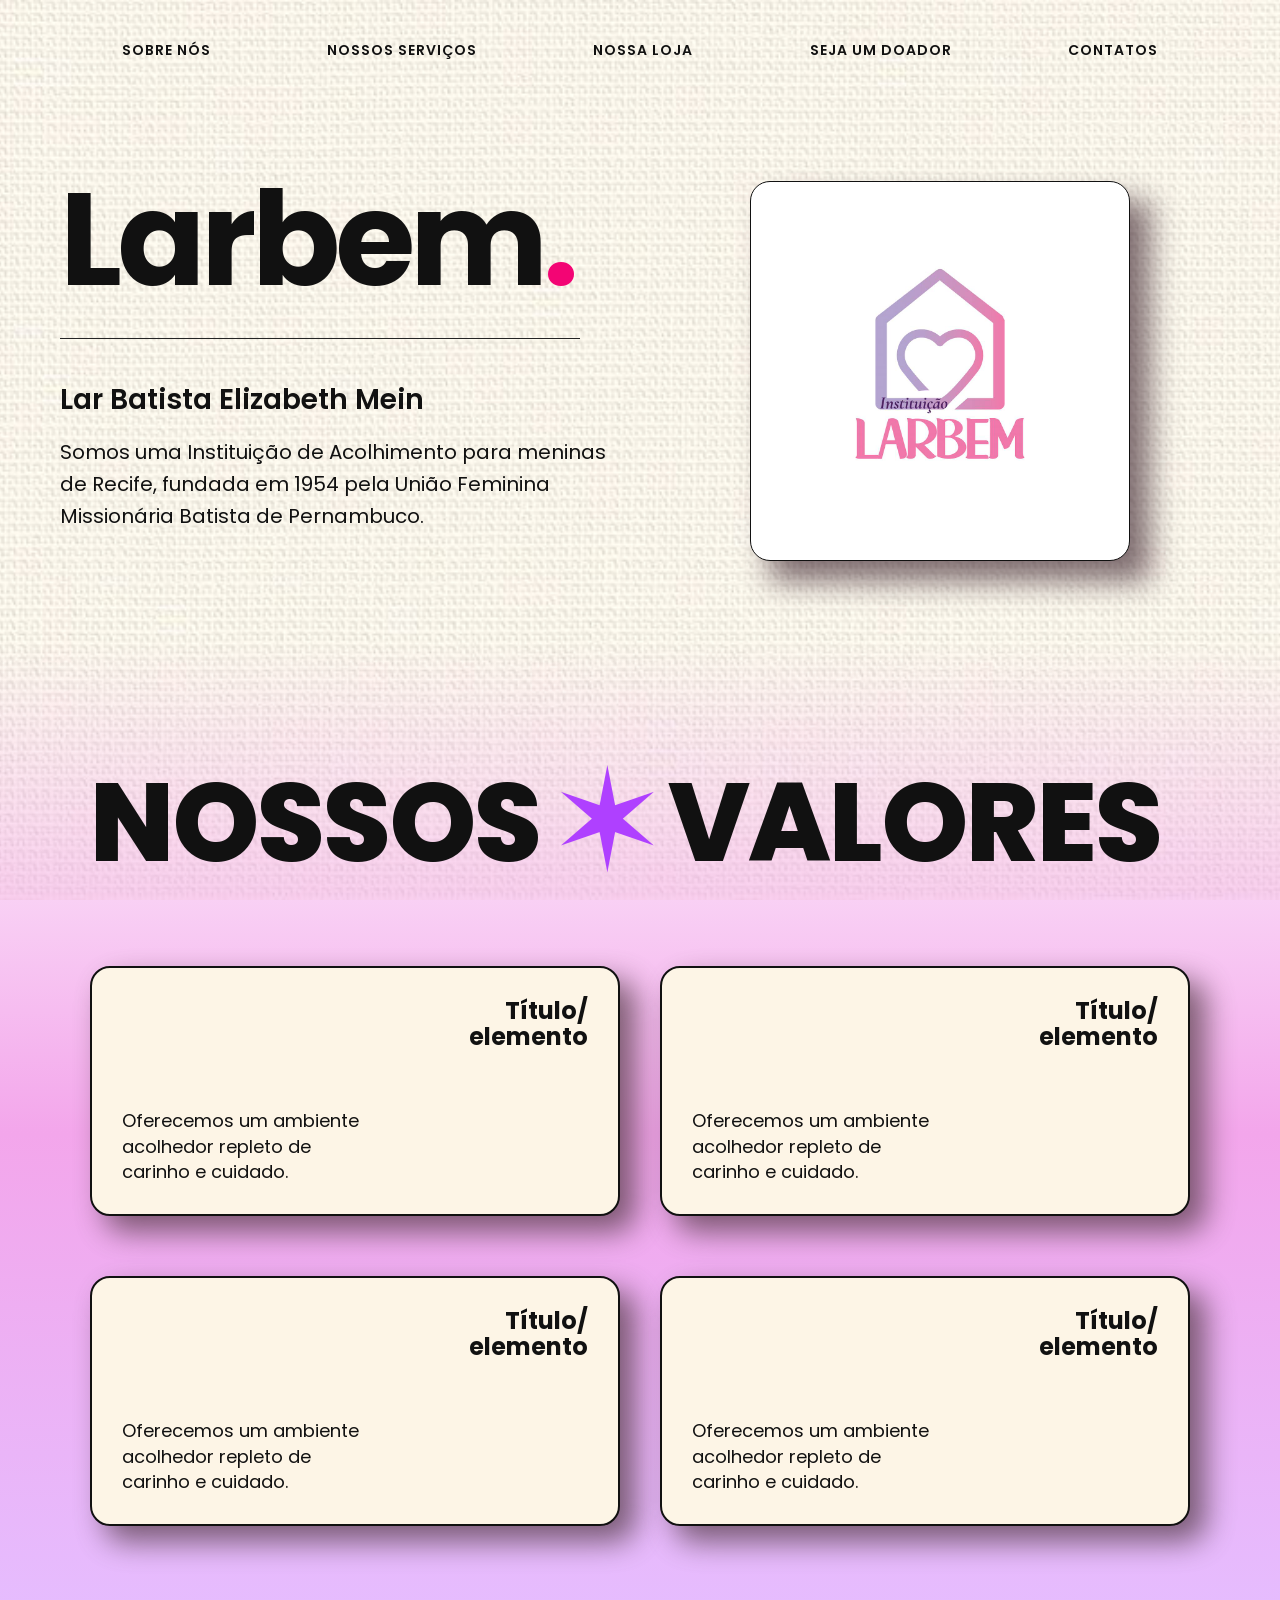
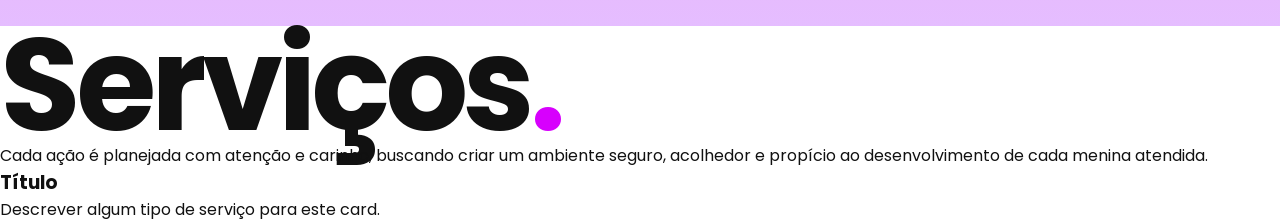
==== LarBem/Site/index.html @ e13e9d66 "add arquivos iniciais" ====
<!DOCTYPE html>
<html lang="pt-br">
<head>
  <meta charset="UTF-8">
  <meta name="viewport" content="width=device-width, initial-scale=1.0">
  <title>LARBEM</title>

  <link rel="preconnect" href="https://fonts.googleapis.com">
  <link rel="preconnect" href="https://fonts.gstatic.com" crossorigin>
  <link href="https://fonts.googleapis.com/css2?family=Poppins:wght@300;400;500;600;700&display=swap" rel="stylesheet">
  <link rel="stylesheet" href="style.css">


</head>
<body>

<header> <!-- ----- CABEÇALHO INICIAL ------------->
  <nav class="nav">
    <a href="#">Sobre Nós</a>
    <a href="#">Nossos Serviços</a>
    <a href="#">Nossa Loja</a>
    <a href="#">Seja um doador</a>
    <a href="#">Contatos</a>
  </nav>
</header> <!-- FIM DA PARTE DO CABEÇALHO INICIAL -->

<main class="container"> <!-- ------ INICIO DA PRIMEIRA SEÇÃO DO SITE  ------- -->
  <section class="hero-left">
    <h1 class="logo-text">Larbem<span>.</span></h1>

    <div class="linha"></div>

    <h2 class="titulo">Lar Batista Elizabeth Mein</h2>

    <p class="descricao">
      Somos uma Instituição de Acolhimento para meninas de Recife, fundada em 1954
      pela União Feminina Missionária Batista de Pernambuco.
    </p>
    <!-- <button>VEJA MUITO MAIS!</button> QUERO POR UM BOTAO AQUI, mas ele é so decorativo da seção mesmo -->
    
  </section>

  <section class="hero-right">
    <div class="card">
      <div class="card-bg"></div>               
      <div class="card-content">
        <img src="imagens/logo.jpg" alt="">
      </div>
    </div>
  </section>
</main>     <!-- ------ FIM DA PRIMEIRA SEÇÃO DO SITE  ------- -->

<!-- =============================================================================================== -->

<section class="valores-section">  <!-- ------ INICIO DA SEGUNDA SEÇÃO DO SITE  ------- -->
  <h2 class="valores-titulo">NOSSOS <span>✶</span> VALORES</h2>

  <div class="valores-grid"> <!-- ---------- INICIO DA PARTE DOS CARDS COM OS VALORES -------->

    <!-- Card 1 --> <!-- REPETIR!!!! o código d baixo para os outros 3 cards -->
    <div class="valor-card">
      <div class="valor-bg"></div>
      <div class="valor-content">
        <h3>Título/<br>elemento</h3>
        <p>Oferecemos um ambiente acolhedor repleto de carinho e cuidado.</p>
      </div>
    </div>

    <div class="valor-card">
      <div class="valor-bg"></div>
      <div class="valor-content">
        <h3>Título/<br>elemento</h3>
        <p>Oferecemos um ambiente acolhedor repleto de carinho e cuidado.</p>
      </div>
    </div>

    <div class="valor-card">
      <div class="valor-bg"></div>
      <div class="valor-content">
        <h3>Título/<br>elemento</h3>
        <p>Oferecemos um ambiente acolhedor repleto de carinho e cuidado.</p>
      </div>
    </div>

    <div class="valor-card">
      <div class="valor-bg"></div>
      <div class="valor-content">
        <h3>Título/<br>elemento</h3>
        <p>Oferecemos um ambiente acolhedor repleto de carinho e cuidado.</p>

      </div>
    </div>
  </div>    <!-- FIM DA PARTE DOS CARDS COM OS VALORES -->


</section>      <!-- ------ FIM DA SEGUNDA SEÇÃO DO SITE  ------- -->

<!-- =============================================================================================== -->

<main>
  <section class="terceira-secao">
    <h1 class="TITULO-terceira-sec">Serviços<span>.</span></h1>
    <p>Cada ação é planejada com atenção e carinho, buscando criar 
      um ambiente seguro, acolhedor e propício ao desenvolvimento 
      de cada menina atendida.
    </p>

    <div class="servico-card">
      <div class="servico-bg"></div>
      <div class="servico-content">
        <h3>Título</h3>
        <p>Descrever algum tipo de serviço para este card.</p>
      </div>
    </div>


  </section>


</main>


</body>
</html>
---- LarBem/Site/style.css ----
* {
  margin: 0;
  padding: 0;
  box-sizing: border-box;
}

body {
  font-family: "Poppins", sans-serif;
  background: url('imagens/fundo5.jpg') no-repeat center center fixed; 
  background-size: cover; /* Faz a imagem cobrir a tela inteira sem esticar errado */
  color: #111;
}

/* NAV */

.nav {
  width: 100%;             
  background-color: transparent;
  padding: 40px 5%;       /* Ajuste do espaço no topo */
  display: flex;
  justify-content: space-around; 
  align-items: center;
  text-transform: uppercase;
  font-size: 14px;
  font-weight: 550;        
  letter-spacing: 1px;
}


.nav a {
  text-decoration: none;
  color: #111;
  white-space: nowrap;
  transition: color 0.2s ease; /* 0.2 segundos de suavidade */
}

.nav a:hover {
  color: #ff3091;          /* Cor rosa ao passar o mouse */
}


/* MAIN */
.container {
  max-width: 1400px; /* ocupar a tela */
  margin: 80px auto;
  display: flex;
  justify-content: space-between;
  padding: 0 60px;
  gap: 40px; 
}


/* TEXTO */
.hero-left {
  flex: 1;
}

.logo-text span {
  color: #f30574;
}

.logo-text {
  font-size: 130px; /* Bem grande kjasjksjksjak */
  line-height: 0.9;
  letter-spacing: -5px;
}

.linha {
  width: 520px;     /* linha maiorzinha */
  height: 0.5px;      /* fininha */
  background: #242424;
  margin: 40px 0;   /* respiro */
}

.titulo {
  font-size: 28px;
  font-weight: 600;
  margin-bottom: 15px;
}

.descricao {
  max-width: 4500px;
  font-size: 20px;
  line-height: 1.6;
}


/* CARD */
.hero-right {
  flex: 1;
  display: flex;
  justify-content: center;
}

/* CARD */

.card {
  position: relative;
  width: 380px; 
  height: 380px;
  flex-shrink: 0;
  animation: flutuar 3s ease-in-out infinite; 
}


.card-bg {
  position: absolute;
  bottom: -20px;  
  right: -20px;   
  width: 100%;
  height: 100%;
  background: #4b333c;
  filter: blur(15px); /*EMBAÇADO */
  opacity: 0.7;        /* Deixa a sombra um pouco mais suave/transparente */
  z-index: -1;        /* Garante que fique atrás do card branco */
}


.card-content {
  border-radius: 20px 20px 20px 20PX; /*colocando um arredondamento suave*/
  position: relative;
  width: 100%;
  height: 100%;
  background: #fff;
  border: 0.5px solid #111; /* Borda um pouco mais grossa */
  display: flex;
  align-items: center;
  justify-content: center;
  padding: 40px; /* Mais espaço interno para o logo respirar */
}


.card-content img {
  max-width: 100%;
  width: 650px;
  height: auto;
}


/* Define o movimento de subir e descer */
@keyframes flutuar {
  0% {
    transform: translateY(0); /* Posição inicial */
  }
  50% {
    transform: translateY(-20px); /* Sobe 20 pixels */
  }
  100% {
    transform: translateY(0); /* Volta ao início */
  }
}

/* ======================================================================================================= */

/* ------------ SEÇÃO VALORES ---------------- */
.valores-titulo span {
  color: #af40ff;
}

.valores-section {
  width: 100%;
  padding: 100px 60px;
  /* Degradê suave de fundo igual à imagem */
  background: linear-gradient(to bottom, transparent, #f3a6eb, #e5bdff);
  display: flex;
  flex-direction: column;
  align-items: center;
}

.valores-titulo {
  font-size: 110px;
  font-weight: 800;
  letter-spacing: -2px;
  margin-bottom: 60px;
  width: 100%;
  max-width: 1100px;
}

/* GRID DOS CARDS */
.valores-grid {
  display: grid;
  grid-template-columns: repeat(2, 1fr); /* 2 colunas */
  gap: 60px 40px; /* Espaço entre os cards */
  max-width: 1100px;
  width: 100%;
}

/* ESTILO DOS MINI CARDS */
.valor-card {
  transition: transform 0.3s ease, box-shadow 0.3s ease;
  position: relative;
  width: 100%;
  height: 250px;
}
.valor-card:hover{
  transform: translateY(-10px); /* Eleva o elemento em 10px */
  box-shadow: 0 10px 20px rgba(0,0,0,0.2); /* Adiciona sombra para efeito 3D */
}

.valor-bg {
  border-radius: 20px 20px 20px 20PX;
  position: absolute;
  top: 15px;
  left: 15px;
  width: 100%;
  height: 100%;
  background: #4b333c; /* Rosa sólido da sombra */

  filter: blur(15px); /*EMBAÇADO */
  opacity: 0.7;        /* Deixa a sombra um pouco mais suave/transparente */
  z-index: -1;        /* Garante que fique atrás do card branco */

  border: 2px solid #111;
  z-index: 1;
}

.valor-content {
  border-radius: 20px 20px 20px 20PX;
  position: relative;
  width: 100%;
  height: 100%;
  background: #fdf5e6; /* Cor bege clarinha do card */
  border: 2px solid #111;
  


  padding: 30px;
  z-index: 2;
  display: flex;
  flex-direction: column;
  justify-content: space-between;
}

.valor-content h3 {
  font-size: 24px;
  text-align: right; /* Alinhado à direita como na imagem */
  line-height: 1.1;
}

.valor-content p {
  font-size: 18px;
  line-height: 1.4;
  max-width: 250px;
}


/* ======================================================================================================= */

/* ------------ TERCEIRA SEÇÃO VALORES ---------------- */



.TITULO-terceira-sec span {
  color: #d700fd;
}

.TITULO-terceira-sec {
  font-size: 130px; /* Bem grande kjasjksjksjak */
  line-height: 0.9;
  letter-spacing: -5px;
}

/* EDIÇÃO DOS CARDS */
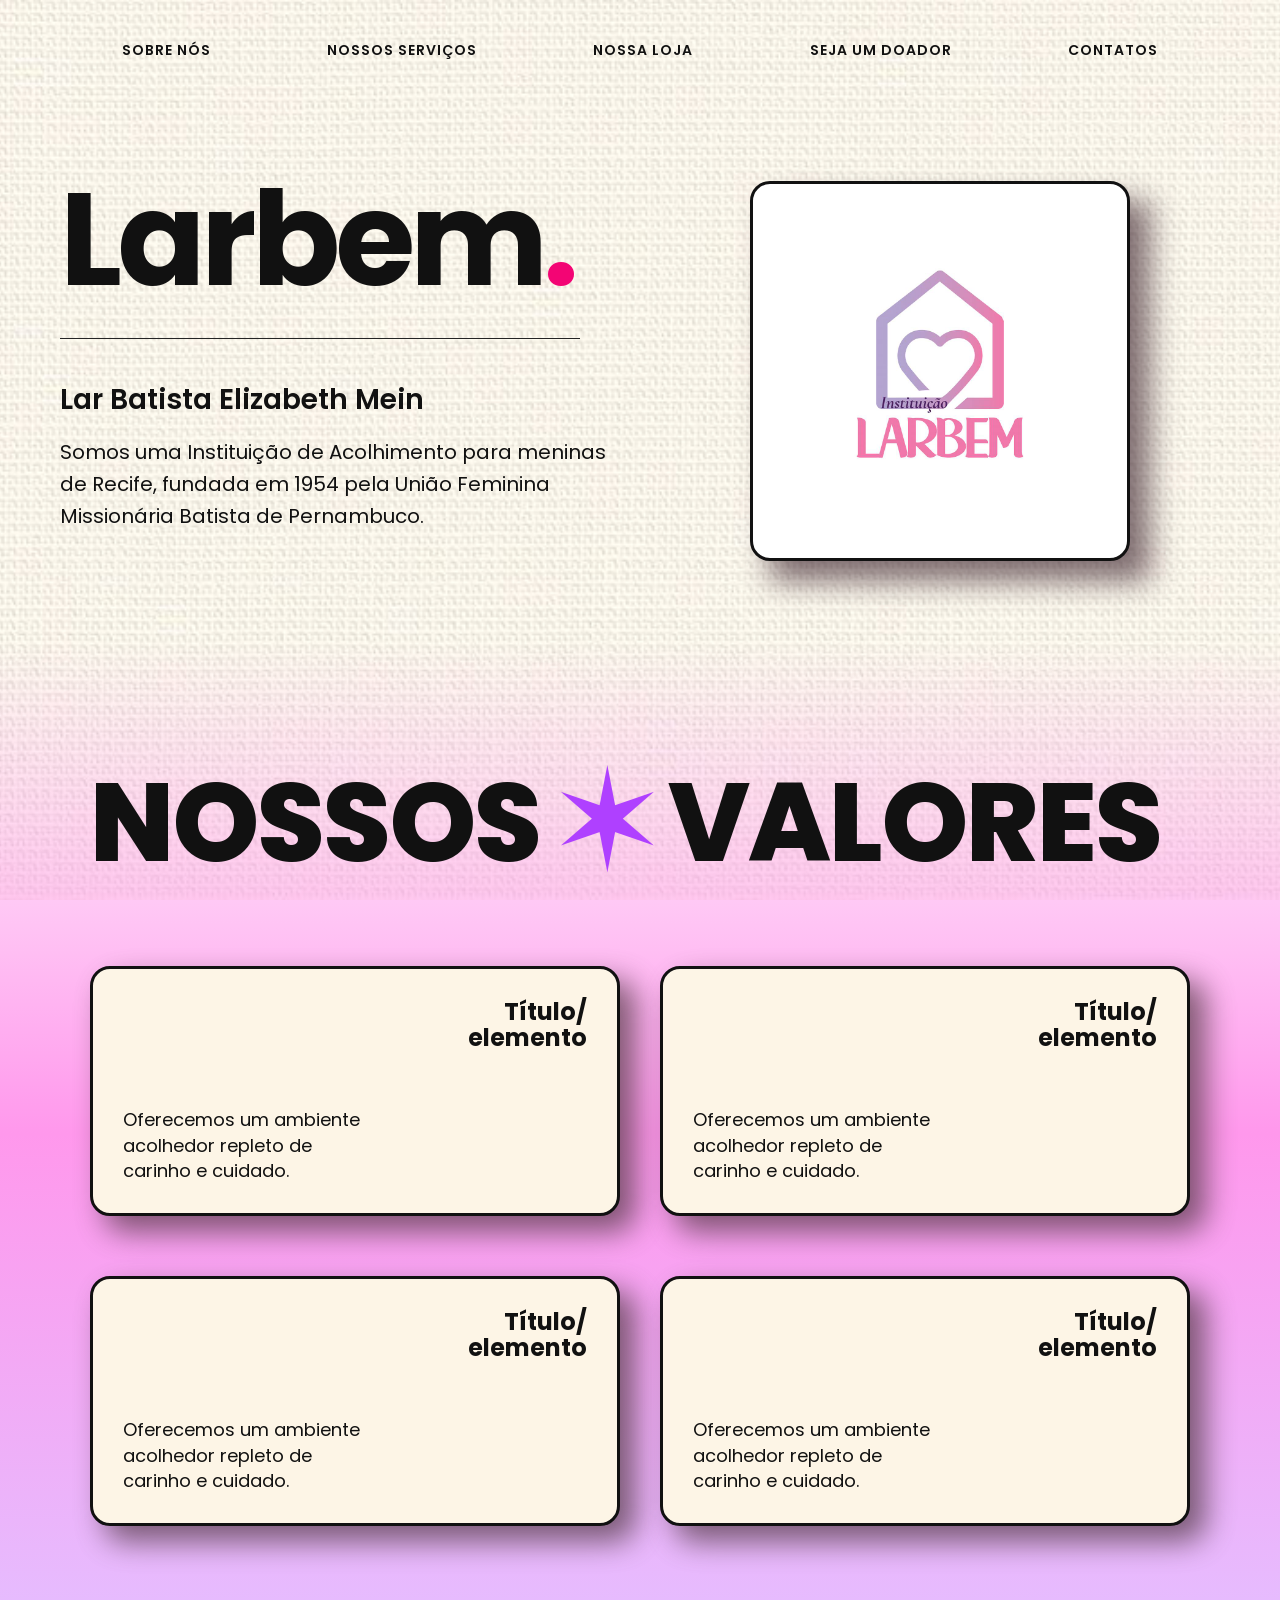
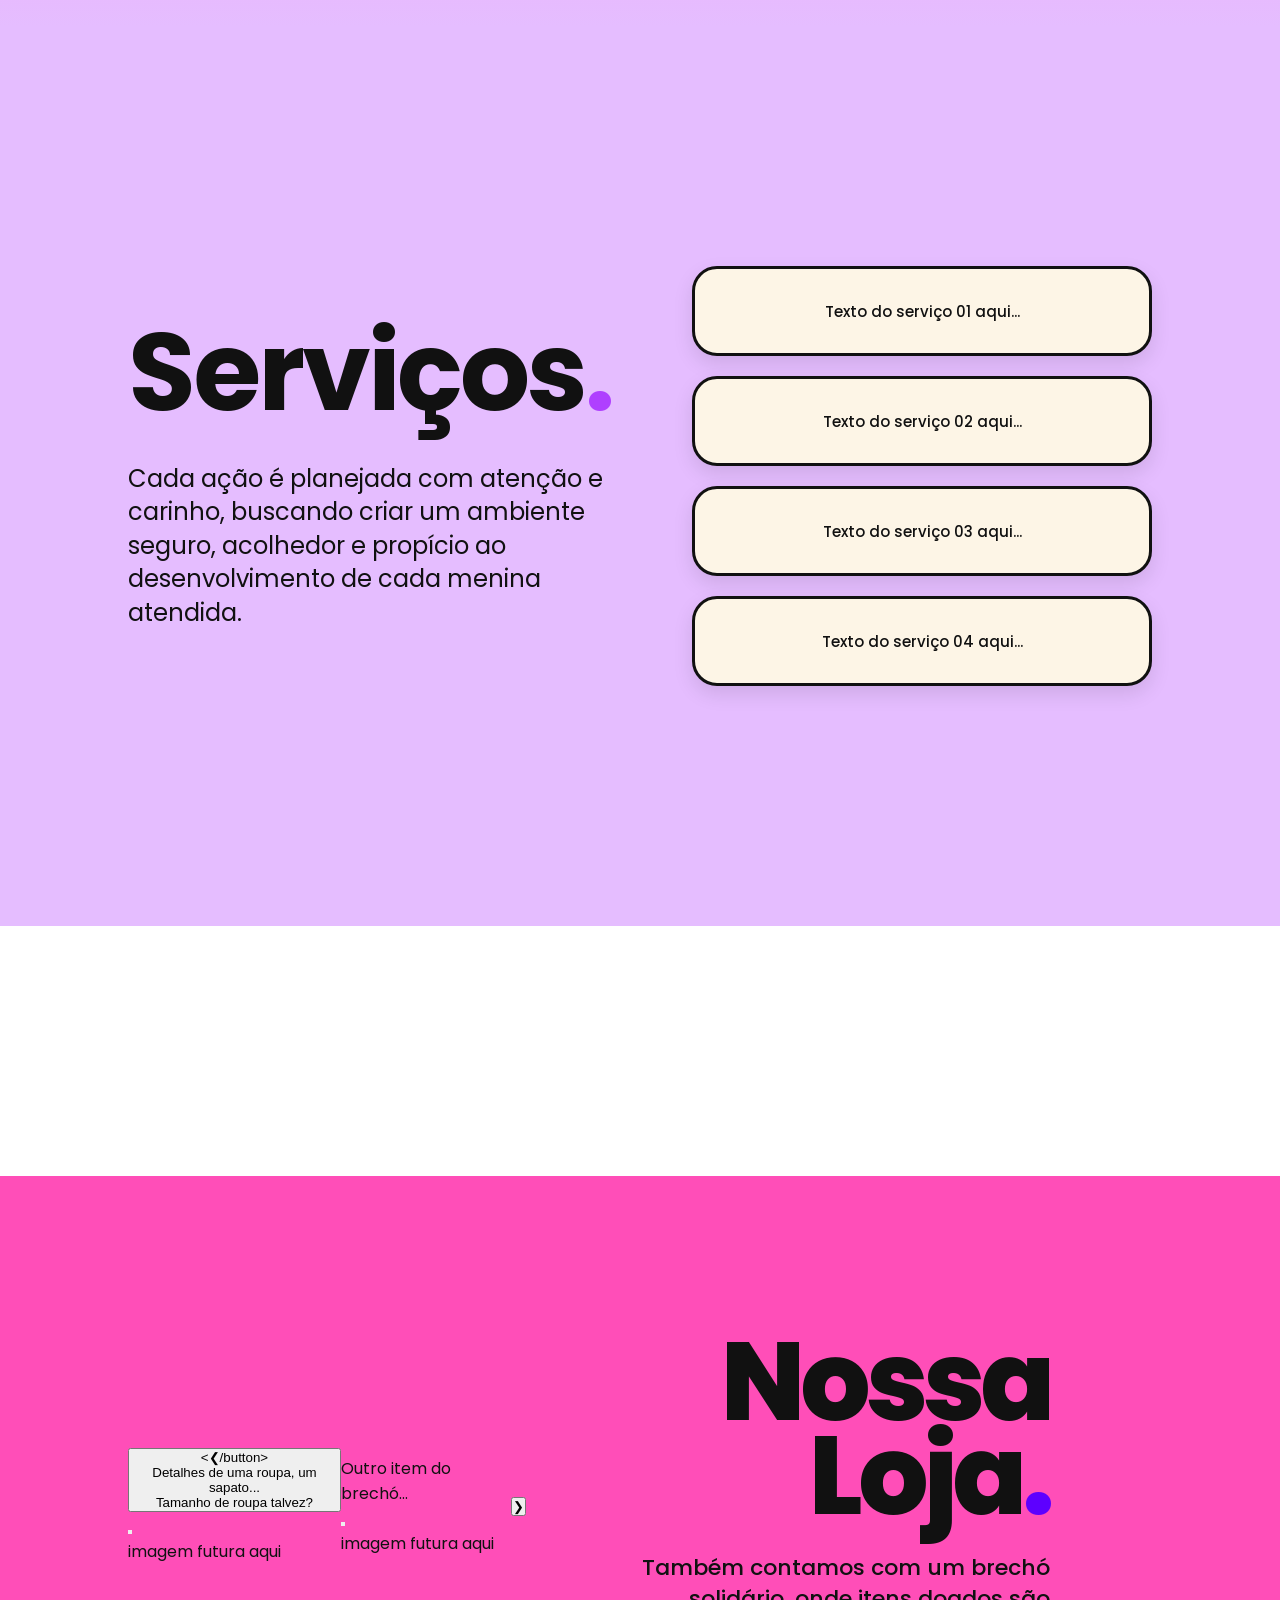
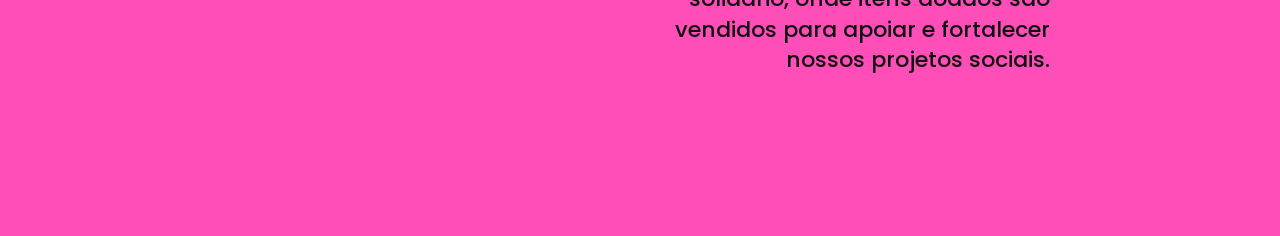
==== commit 63765e69: "tentativa de fazer carrossel e ajustes no banner e texto da loja" ====
--- a/LarBem/Site/index.html
+++ b/LarBem/Site/index.html
@@ -12,7 +12,11 @@
 
 
 </head>
+
 <body>
+
+<!-- ======================================= PRIMEIRA PARTE DO SITE = CABEÇALHO E PRIMEIRA SEÇÃO ============================================= -->
+
 
 <header> <!-- ----- CABEÇALHO INICIAL ------------->
   <nav class="nav">
@@ -50,9 +54,10 @@
   </section>
 </main>     <!-- ------ FIM DA PRIMEIRA SEÇÃO DO SITE  ------- -->
 
-<!-- =============================================================================================== -->
-
-<section class="valores-section">  <!-- ------ INICIO DA SEGUNDA SEÇÃO DO SITE  ------- -->
+
+<!-- ======================================================= SEGUNDA SEÇÃO DO SITE =========================================================== -->
+
+<section class="valores-section">
   <h2 class="valores-titulo">NOSSOS <span>✶</span> VALORES</h2>
 
   <div class="valores-grid"> <!-- ---------- INICIO DA PARTE DOS CARDS COM OS VALORES -------->
@@ -95,30 +100,105 @@
 
 </section>      <!-- ------ FIM DA SEGUNDA SEÇÃO DO SITE  ------- -->
 
-<!-- =============================================================================================== -->
-
-<main>
-  <section class="terceira-secao">
-    <h1 class="TITULO-terceira-sec">Serviços<span>.</span></h1>
-    <p>Cada ação é planejada com atenção e carinho, buscando criar 
-      um ambiente seguro, acolhedor e propício ao desenvolvimento 
-      de cada menina atendida.
+<!-- ======================================================= TERCEIRA SEÇÃO DO SITE =========================================================== -->
+
+<!-- ------------ SERVIÇOS ---------------- -->
+<section class="servicos-section">
+  <div class="servicos-container">
+    
+    <!-- Lado Esquerdo: Textos -->
+    <div class="servicos-textos">
+      <h1 class="servicos-titulo">Serviços<span>.</span></h1>
+      <p class="servicos-descricao">
+        Cada ação é planejada com atenção e carinho, buscando criar 
+        um ambiente seguro, acolhedor e propício ao desenvolvimento 
+        de cada menina atendida.
+      </p>
+    </div>
+
+    <!-- Lado Direito: Lista de Cards -->
+
+    <div class="servicos-lista">
+      <div class="servico-item">
+        <p>Texto do serviço 01 aqui...</p>
+      </div>
+    <div class="servico-item">
+        <p>Texto do serviço 02 aqui...</p>
+    </div>
+    <div class="servico-item">
+      <p>Texto do serviço 03 aqui...</p>
+    </div>
+    <div class="servico-item">
+      <p>Texto do serviço 04 aqui...</p>
+    </div>
+    </div>
+
+    
+
+  </div>
+</section>
+
+<!-- ========================================================= QUARTA SEÇÃO DO SITE =========================================================== -->
+
+<section class="loja-section"> <!-- BANNER -->
+  <div class="banner"></div>
+  <div class="loja-content">
+</section>
+
+
+<section class="secao-nossa-loja">
+  <div class="conteudo-loja">
+    
+    <!-- CARROSSEL -->
+    <div class="carrossel-container">
+      <button class="seta anterior"><❮/button>
+      
+      <div class="carrossel-track">
+        <!-- Card 1 -->
+        <div class="card-produto">
+          <div class="info-preta">
+            <p>Detalhes de uma roupa, um sapato...</p>
+            <p>Tamanho de roupa talvez?</p>
+            <button class="btn-rosa"></button>
+          </div>
+          <div class="foto-produto">
+            <span>imagem futura aqui</span>
+          </div>
+        </div>
+
+        <!-- Card 2 (Cópia para teste) -->
+        <div class="card-produto">
+          <div class="info-preta">
+            <p>Outro item do brechó...</p>
+            <button class="btn-rosa"></button>
+          </div>
+          <div class="foto-produto">
+            <span>imagem futura aqui</span>
+          </div>
+        </div>
+      </div>
+
+      <button class="seta proximo">❯</button>
+    </div>
+
+
+
+
+<!-- LADO do TEXTO FIXO -->
+<section class="secao-nossa-loja">
+  <div class="bloco-texto">
+    <h1>Nossa Loja<span>.</span></h1>
+    <p>
+      Também contamos com um brechó solidário, onde itens doados são vendidos 
+      para apoiar e fortalecer nossos projetos sociais.
     </p>
-
-    <div class="servico-card">
-      <div class="servico-bg"></div>
-      <div class="servico-content">
-        <h3>Título</h3>
-        <p>Descrever algum tipo de serviço para este card.</p>
-      </div>
-    </div>
-
-
-  </section>
-
-
-</main>
+  </div>
+</section>
+
+
 
 
 </body>
+
+
 </html>
--- a/LarBem/Site/style.css
+++ b/LarBem/Site/style.css
@@ -122,7 +122,7 @@
   width: 100%;
   height: 100%;
   background: #fff;
-  border: 0.5px solid #111; /* Borda um pouco mais grossa */
+  border: 3px solid #111; /* Borda um pouco mais grossa */
   display: flex;
   align-items: center;
   justify-content: center;
@@ -150,9 +150,8 @@
   }
 }
 
-/* ======================================================================================================= */
-
-/* ------------ SEÇÃO VALORES ---------------- */
+/* -------------------------------------------------------------------- SEÇÃO VALORES (SEGUNDA SEÇÃO) ---------------------------------- */
+
 .valores-titulo span {
   color: #af40ff;
 }
@@ -161,7 +160,7 @@
   width: 100%;
   padding: 100px 60px;
   /* Degradê suave de fundo igual à imagem */
-  background: linear-gradient(to bottom, transparent, #f3a6eb, #e5bdff);
+  background: linear-gradient(to bottom, transparent, #ff98ec, #e5bdff);
   display: flex;
   flex-direction: column;
   align-items: center;
@@ -220,10 +219,7 @@
   width: 100%;
   height: 100%;
   background: #fdf5e6; /* Cor bege clarinha do card */
-  border: 2px solid #111;
-  
-
-
+  border: 3px solid #111;
   padding: 30px;
   z-index: 2;
   display: flex;
@@ -244,20 +240,156 @@
 }
 
 
-/* ======================================================================================================= */
-
-/* ------------ TERCEIRA SEÇÃO VALORES ---------------- */
-
-
-
-.TITULO-terceira-sec span {
-  color: #d700fd;
-}
-
-.TITULO-terceira-sec {
-  font-size: 130px; /* Bem grande kjasjksjksjak */
+
+/* -------------------------------------------------------------------- SEÇÃO SERVIÇOS (TERCEIRA SEÇÃO) ------------------------------- */
+
+/* Container Principal da Seção */
+.servicos-section {
+  width: 100%;
+  min-height: 100vh;
+  background-color: #e5bdff;
+  display: flex;
+  align-items: center;
+  justify-content: center;
+  padding: 80px 10%;
+}
+
+/* Divisor interno para alinhar esquerda e direita */
+.servicos-container {
+  display: flex;
+  width: 100%;
+  max-width: 1200px;
+  gap: 80px;
+  align-items: center;
+}
+
+/* --- ESTILO DOS TEXTOS (ESQUERDA) --- */
+
+.servicos-textos {
+  flex: 1;
+}
+
+.servicos-titulo {
+  font-size: 110px; /* Tamanho grande*/
+  font-weight: 700;
   line-height: 0.9;
-  letter-spacing: -5px;
-}
-
-/* EDIÇÃO DOS CARDS */+  letter-spacing: -3px;
+  margin-bottom: 40px;
+}
+
+.servicos-titulo span {
+  color: #AF40FF;
+}
+
+.servicos-descricao {
+  font-size: 24px;
+  line-height: 1.4;
+  max-width: 500px;
+  font-weight: 400;
+}
+
+/* --- ESTILO DOS CARDS (DIREITA) --- */
+
+.servicos-lista {
+  flex: 1;
+  display: flex;
+  flex-direction: column;
+  gap: 20px; /* Espaçamento entre os cards bege */
+}
+
+.servico-item{
+  background-color: #FDF5E6;
+  height: 90px;
+  width: 100%;
+  border-radius: 25px;
+  border: 3px solid #111;
+  display: flex;
+  align-items: center;
+  justify-content: center;
+  padding: 0 20px;
+  transition: transform 0.2s ease;
+
+  /*sombra leve*/
+  box-shadow: 0 8px 20px rgba(0,0,0,0.1);
+  transition: all 0.2s ease;
+
+
+}
+
+/* Efeito de interação simples */
+.servico-item:hover {
+  transform: translate(-8px) scale(1.02); /*"pulo"maior */
+  transform: translateY(-4px);
+  box-shadow: 0 12px 25px rgba(0, 0, 0, 0.1);
+   background-color: #AF40FF;
+
+}
+
+.servico-item p{
+  font-size: 15px; /*tamanjo dos textos dos cards aqui*/
+  font-weight: 500;
+  color: #111;
+  text-align: center;
+}
+
+/* --- RESPONSIVIDADE (Ajuste para celular) --- */
+@media (max-width: 900px) {
+  .servicos-container {
+    flex-direction: column;
+    text-align: center;
+    gap: 40px;
+  }
+  
+  .servicos-titulo {
+    font-size: 70px;
+  }
+  
+  .servicos-descricao {
+    margin: 0 auto;
+  }
+}
+
+/*----------------------------------------------------------------------- QUARTA SEÇÃO EM BREVE AQUI.... ---------------------------------------*/
+
+.banner{
+  width: 100%;
+  height: 250px; /*altura do cabeçalho*/
+  background-image: url(imagens/Team\ spirit-bro.png);
+  background-size: cover; /*serve para cobrir toda a área*/
+  background-position: center;
+  background-repeat: no-repeat;
+
+}
+
+.secao-nossa-loja {
+  background-color: #ff4eb8; 
+  display: flex;
+  justify-content: flex-end; 
+  align-items: center;       
+  padding: 80px 10%;
+  min-height: 450px;
+}
+
+.bloco-texto {
+  max-width: 450px;         
+  text-align: right;          
+}
+
+.bloco-texto h1 {
+  font-size: 110px;          
+  font-weight: 800;
+  line-height: 0.85;         
+  letter-spacing: -5px;      
+  margin-bottom: 30px;
+}
+
+.bloco-texto p {
+  font-size: 22px;           
+  line-height: 1.4;
+  font-weight: 500;
+}
+
+.bloco-texto span{
+  color: #5d00ff;
+}
+
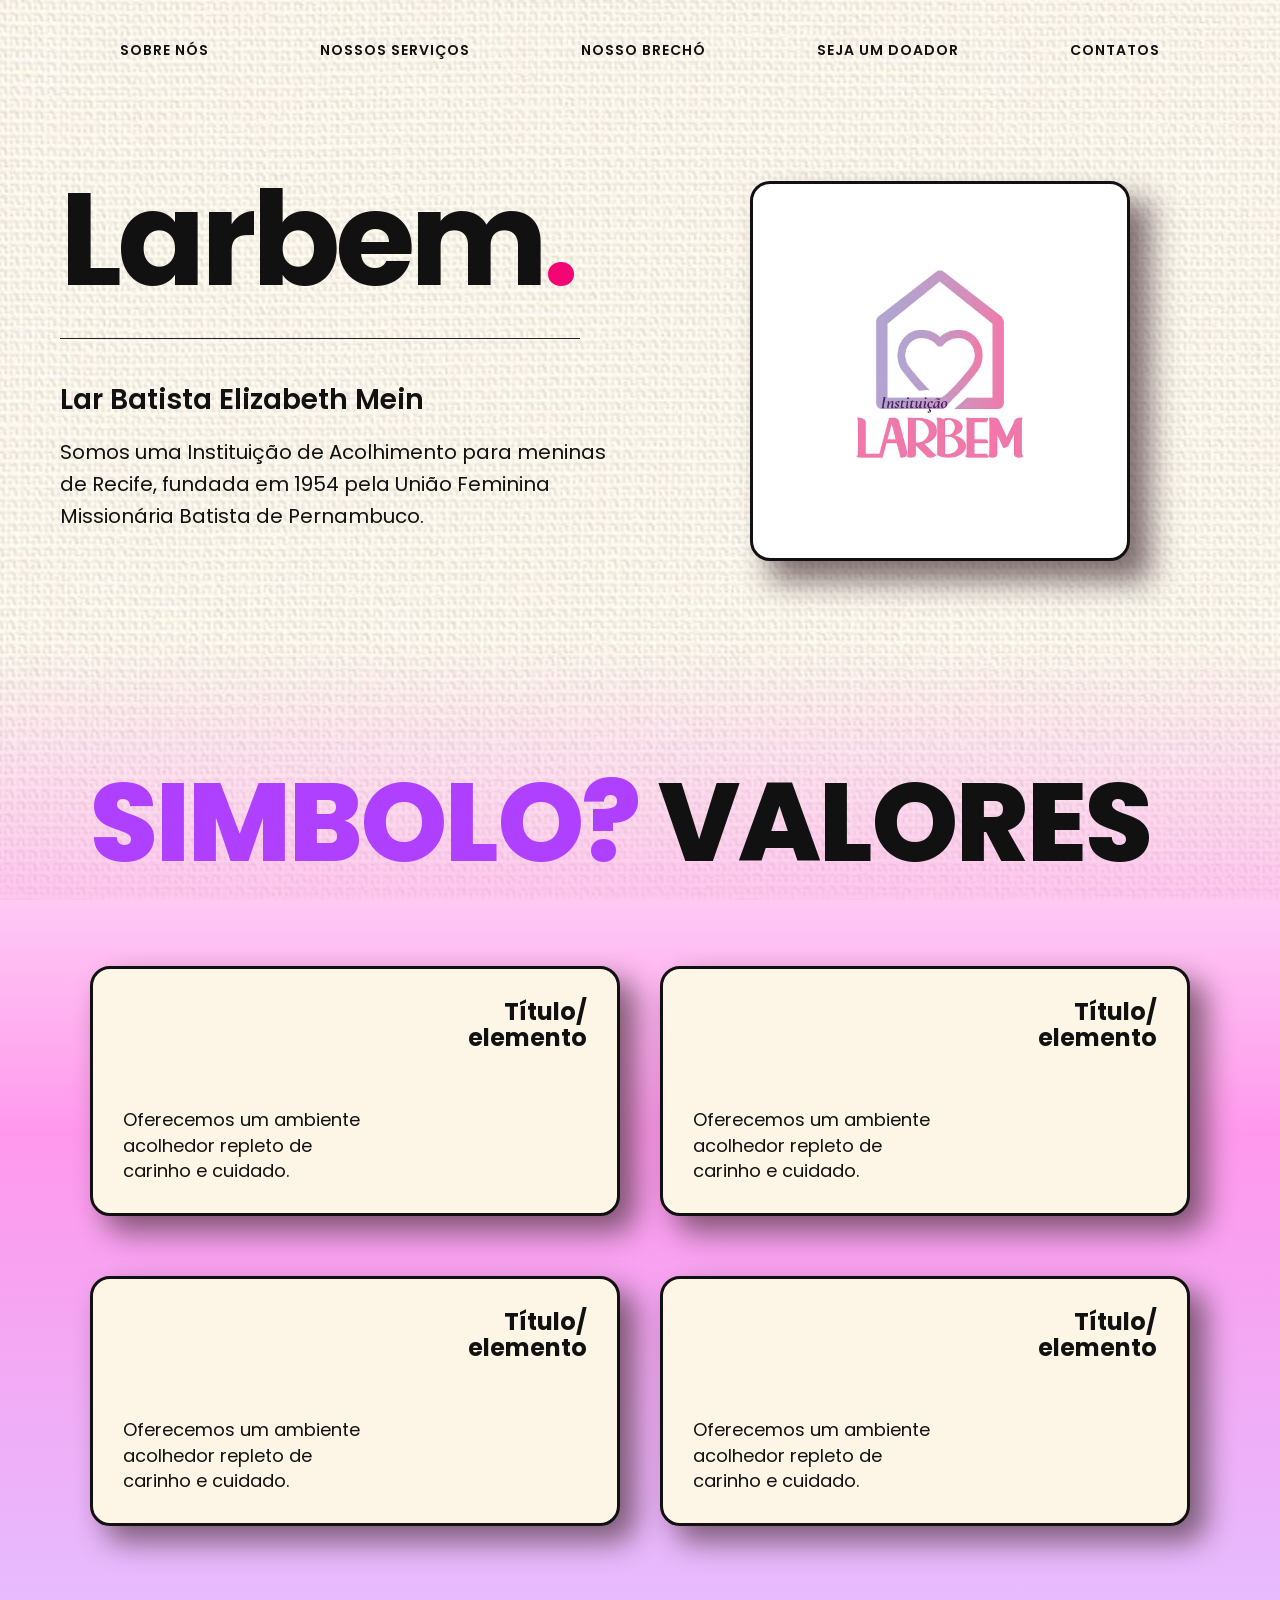
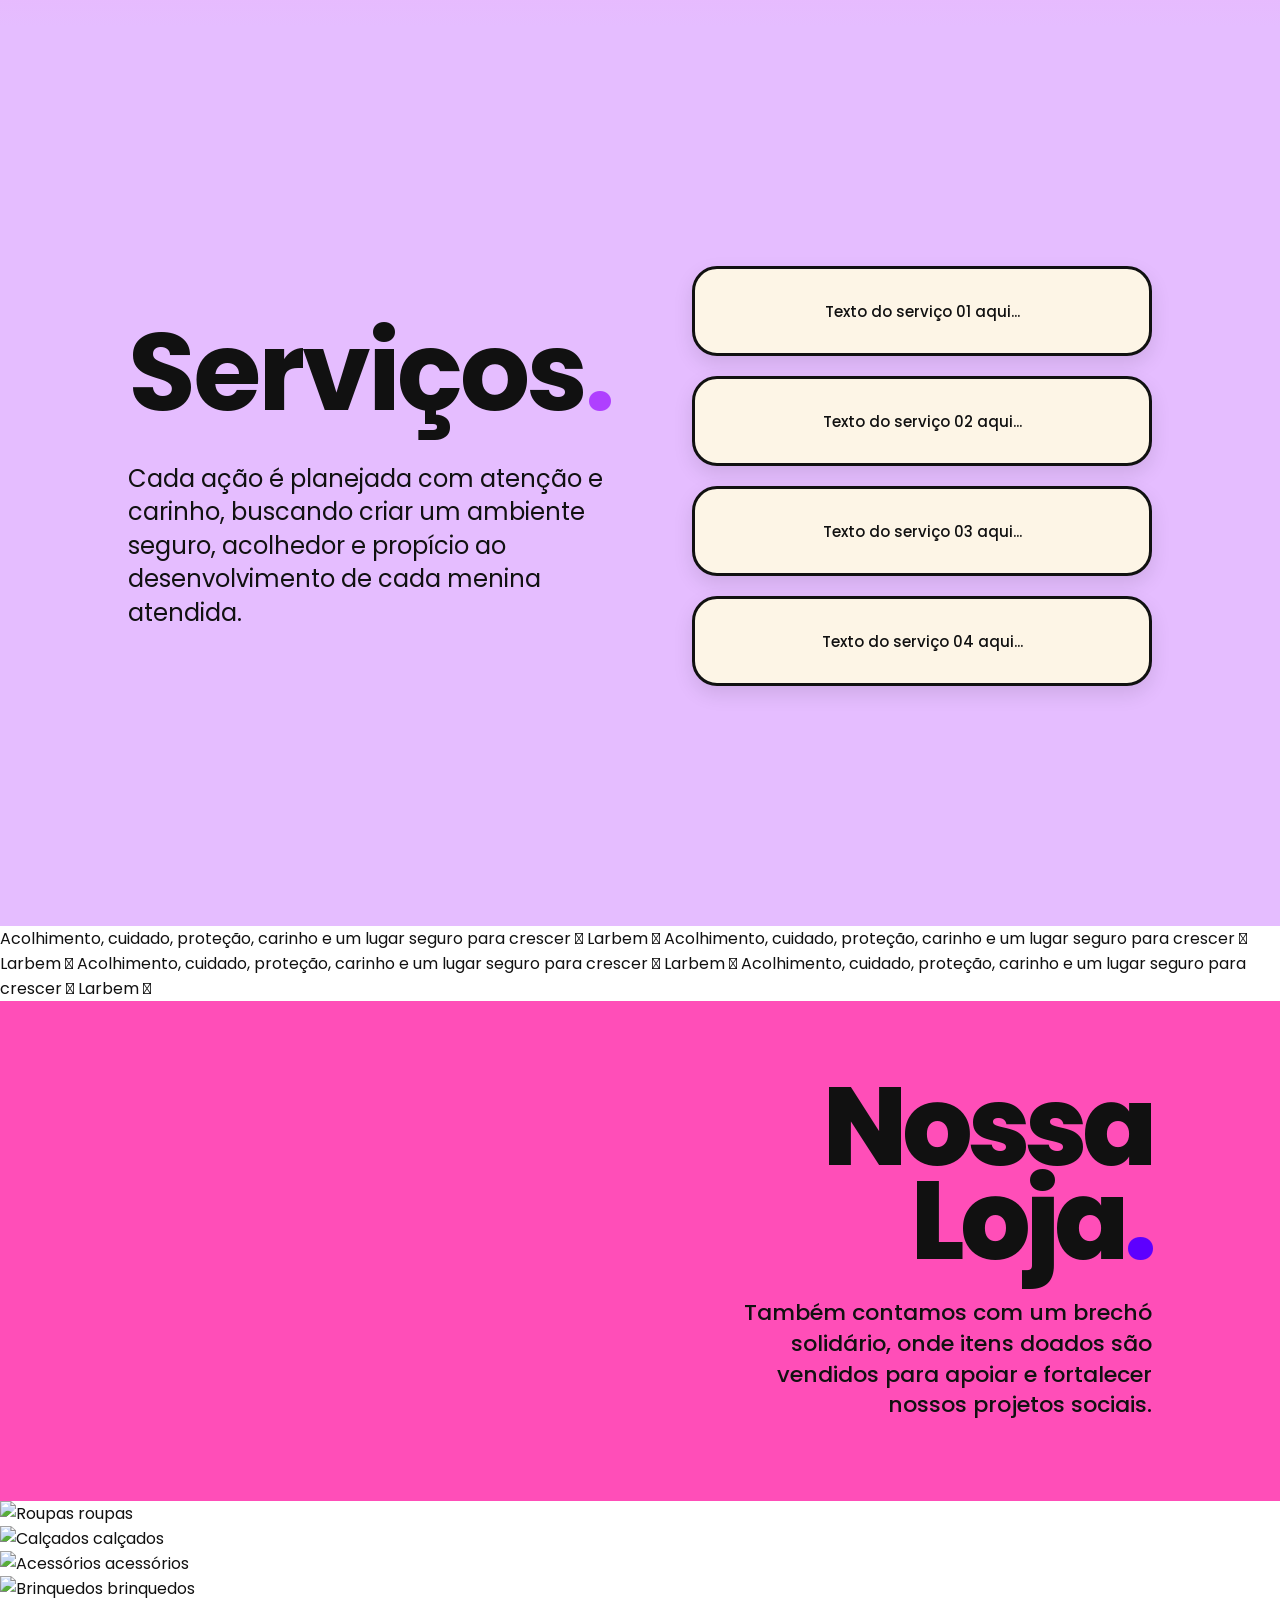
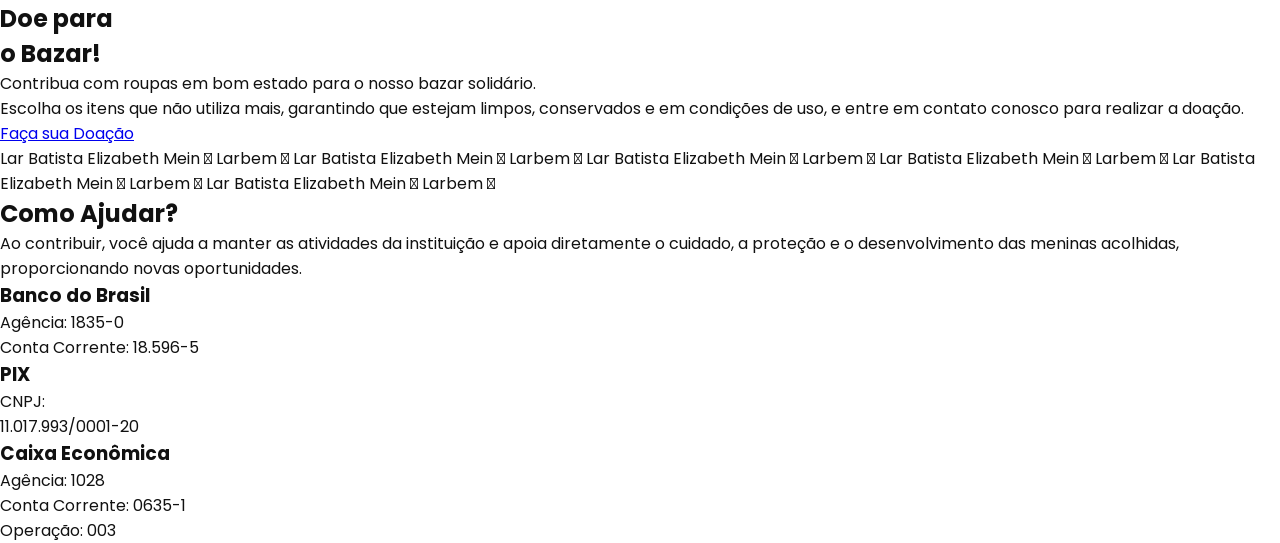
==== commit efd362d2: "span" ====
--- a/LarBem/Site/index.html
+++ b/LarBem/Site/index.html
@@ -22,7 +22,7 @@
   <nav class="nav">
     <a href="#">Sobre Nós</a>
     <a href="#">Nossos Serviços</a>
-    <a href="#">Nossa Loja</a>
+    <a href="#">Nosso brechó</a>
     <a href="#">Seja um doador</a>
     <a href="#">Contatos</a>
   </nav>
@@ -58,7 +58,7 @@
 <!-- ======================================================= SEGUNDA SEÇÃO DO SITE =========================================================== -->
 
 <section class="valores-section">
-  <h2 class="valores-titulo">NOSSOS <span>✶</span> VALORES</h2>
+  <h2 class="valores-titulo"><span>SIMBOLO?</span> VALORES</h2>
 
   <div class="valores-grid"> <!-- ---------- INICIO DA PARTE DOS CARDS COM OS VALORES -------->
 
@@ -140,65 +140,126 @@
 
 <!-- ========================================================= QUARTA SEÇÃO DO SITE =========================================================== -->
 
-<section class="loja-section"> <!-- BANNER -->
-  <div class="banner"></div>
-  <div class="loja-content">
+  <!-- FAIXA ANIMADA copiada -->
+<div class="marquee-banner">
+  <div class="marquee-content2">
+    <span>Acolhimento, cuidado, proteção, carinho e um lugar seguro para crescer 𖧷 Larbem 𖧷 Acolhimento, cuidado, proteção, carinho e um lugar seguro para crescer 𖧷 Larbem 𖧷</span>
+    <!-- duplicado para o efeito ser infinito -->
+    <span>Acolhimento, cuidado, proteção, carinho e um lugar seguro para crescer 𖧷 Larbem 𖧷 Acolhimento, cuidado, proteção, carinho e um lugar seguro para crescer 𖧷 Larbem 𖧷</span>
+  </div>
+</div>
+
+  <!-- LADO do TEXTO FIXO // essa parte deixa fixo -->
+  <section class="secao-nossa-loja">
+
+    <div class="bloco-texto">
+      <h1>Nossa Loja<span>.</span></h1>
+      <p>
+        Também contamos com um brechó solidário, onde itens doados são vendidos 
+        para apoiar e fortalecer nossos projetos sociais.
+      </p>
+    </div>
+
+  </section>
+
+<!-- ========================================================= QUINTA SEÇÃO DO SITE =========================================================== -->
+
+<section class="doacao-section">
+  <div class="doacao-container">
+    
+    <!-- LADO ESQUERDO: GRADE DE CATEGORIAS -->
+    <div class="categorias-grid">
+
+      <div class="categoria-item">
+        <img src="imagens/roupa.jpg" alt="Roupas">
+        <span>roupas</span>
+      </div>
+
+      <div class="categoria-item">
+        <img src="imagens/tenis.jpg" alt="Calçados">
+        <span>calçados</span>
+      </div>
+
+      <div class="categoria-item">
+        <img src="imagens/acessorio.jpg" alt="Acessórios">
+        <span>acessórios</span>
+      </div>
+
+      <div class="categoria-item">
+        <img src="imagens/brinquedo.jpg" alt="Brinquedos">
+        <span>brinquedos</span>
+      </div>
+      
+    </div>
+
+    <!-- LADO DIREITO: TEXTOS E BOTÃO -->
+    <div class="doacao-info">
+      <h2 class="doacao-titulo"><span>Doe</span> para<br>o Bazar!</h2>
+      
+      <p class="doacao-subtitulo">
+        Contribua com roupas em bom estado para o nosso bazar solidário.
+      </p>
+      
+      <p class="doacao-texto">
+        Escolha os itens que não utiliza mais, garantindo que estejam limpos, conservados e em condições de uso, e entre em contato conosco para realizar a doação.
+      </p>
+
+      <a href="#" class="btn-doacao">Faça sua Doação</a>
+    </div>
+
+  </div>
 </section>
 
-
-<section class="secao-nossa-loja">
-  <div class="conteudo-loja">
-    
-    <!-- CARROSSEL -->
-    <div class="carrossel-container">
-      <button class="seta anterior"><❮/button>
-      
-      <div class="carrossel-track">
-        <!-- Card 1 -->
-        <div class="card-produto">
-          <div class="info-preta">
-            <p>Detalhes de uma roupa, um sapato...</p>
-            <p>Tamanho de roupa talvez?</p>
-            <button class="btn-rosa"></button>
-          </div>
-          <div class="foto-produto">
-            <span>imagem futura aqui</span>
-          </div>
-        </div>
-
-        <!-- Card 2 (Cópia para teste) -->
-        <div class="card-produto">
-          <div class="info-preta">
-            <p>Outro item do brechó...</p>
-            <button class="btn-rosa"></button>
-          </div>
-          <div class="foto-produto">
-            <span>imagem futura aqui</span>
-          </div>
-        </div>
-      </div>
-
-      <button class="seta proximo">❯</button>
-    </div>
-
-
-
-
-<!-- LADO do TEXTO FIXO -->
-<section class="secao-nossa-loja">
-  <div class="bloco-texto">
-    <h1>Nossa Loja<span>.</span></h1>
-    <p>
-      Também contamos com um brechó solidário, onde itens doados são vendidos 
-      para apoiar e fortalecer nossos projetos sociais.
-    </p>
+<!-- ========================================================== SEXTA SEÇÃO DO SITE =========================================================== -->
+
+
+<!-- FAIXA ANIMADA (MARQUEE) -->
+<div class="marquee">
+  <div class="marquee-content">
+    <span>Lar Batista Elizabeth Mein 𖧷 Larbem 𖧷 Lar Batista Elizabeth Mein 𖧷 Larbem 𖧷 Lar Batista Elizabeth Mein 𖧷 Larbem 𖧷</span>
+    <!-- duplicado para o efeito ser infinito -->
+    <span>Lar Batista Elizabeth Mein 𖧷 Larbem 𖧷 Lar Batista Elizabeth Mein 𖧷 Larbem 𖧷 Lar Batista Elizabeth Mein 𖧷 Larbem 𖧷</span>
+  </div>
+</div>
+
+<section class="ajudar-section">
+  <h1 class="ajudar-titulo">Como Ajudar?</h1>
+  <p class="ajudar-descricao">
+    Ao contribuir, você ajuda a manter as atividades da instituição e apoia diretamente o cuidado, a proteção e o desenvolvimento das meninas acolhidas, proporcionando novas oportunidades.
+  </p>
+
+  <div class="ajudar-grid">
+    <!-- Card 1 -->
+    <div class="ajudar-card">
+      <h3>Banco do Brasil</h3>
+      <p>Agência: 1835-0</p>
+      <p>Conta Corrente: 18.596-5</p>
+    </div>
+
+    <!-- Card 2 -->
+    <div class="ajudar-card">
+      <h3>PIX</h3>
+      <p>CNPJ:</p>
+      <p>11.017.993/0001-20</p>
+    </div>
+
+    <!-- Card 3 -->
+    <div class="ajudar-card">
+      <h3>Caixa Econômica</h3>
+      <p>Agência: 1028</p>
+      <p>Conta Corrente: 0635-1</p>
+      <p>Operação: 003</p>
+    </div>
   </div>
 </section>
 
+<!-- ========================================================== SÉTIMA SEÇÃO DO SITE =========================================================== -->
+
+
+
 
 
 
 </body>
 
-
 </html>
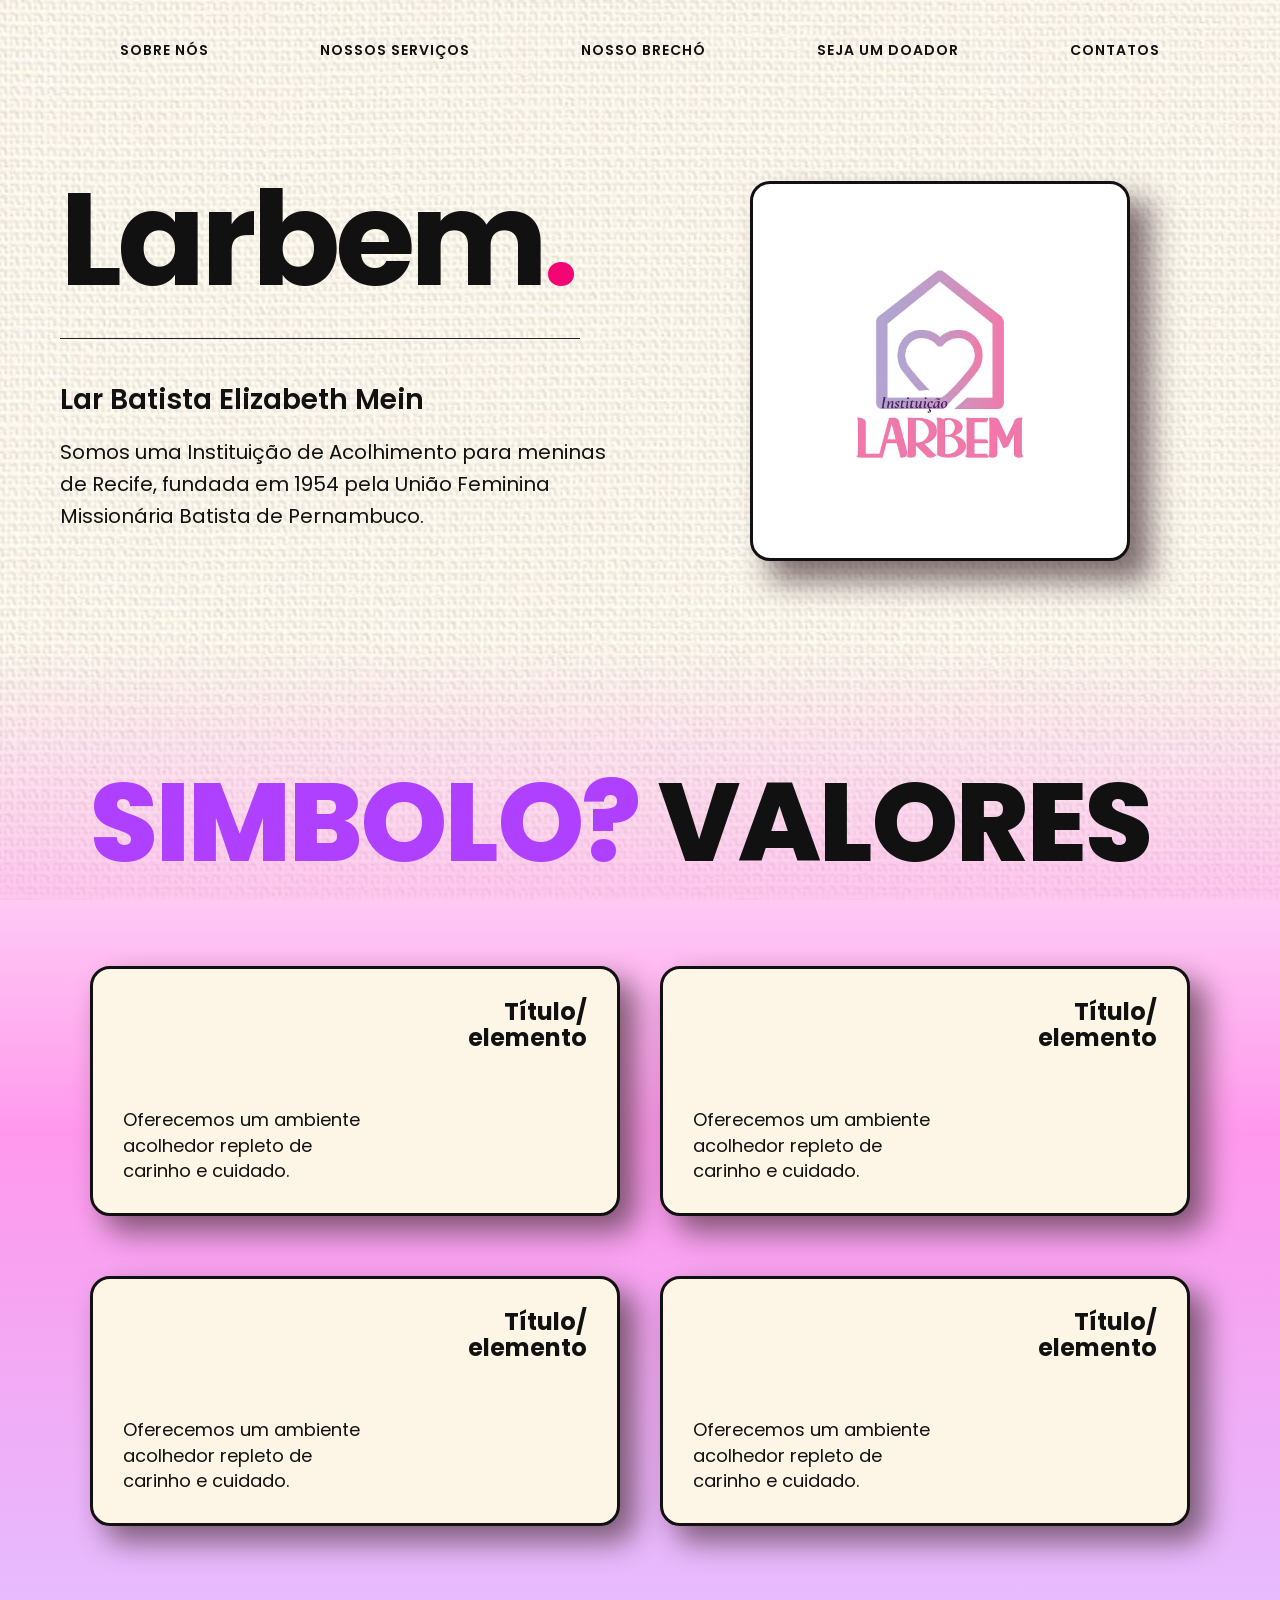
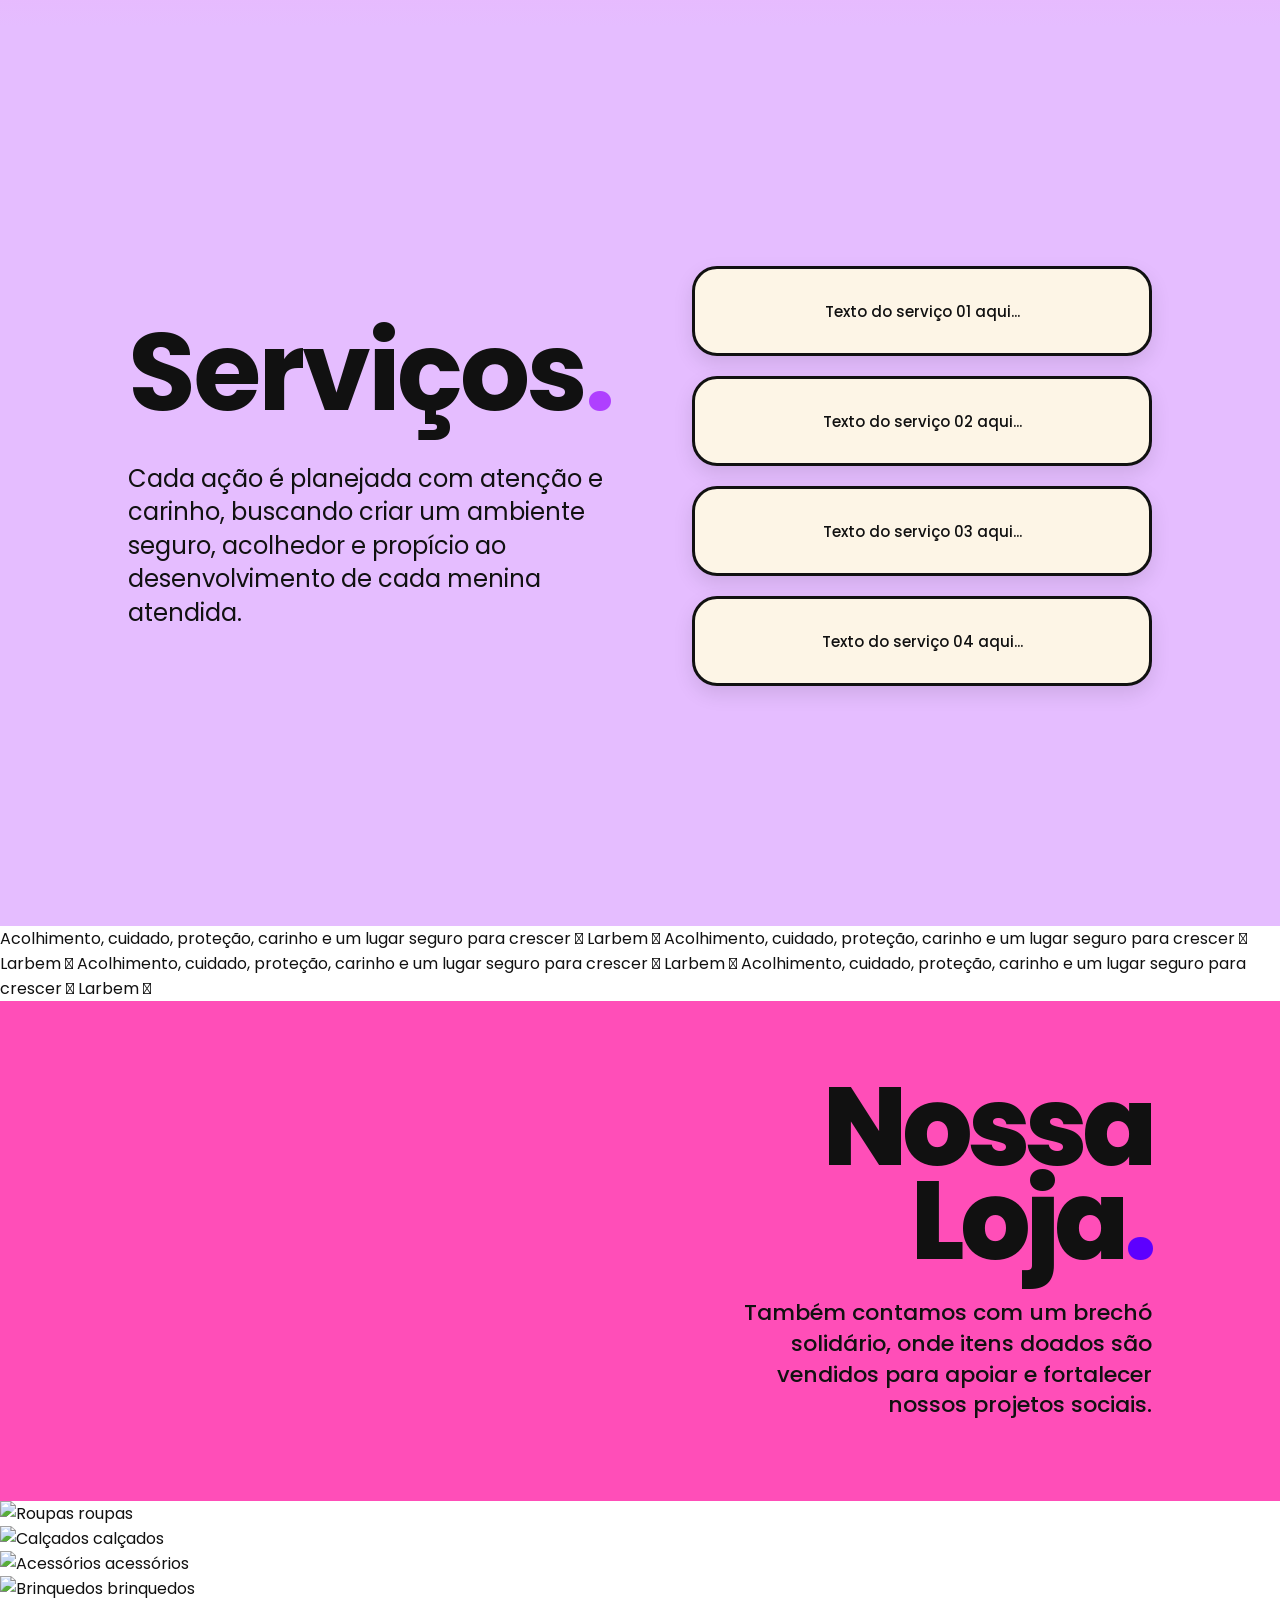
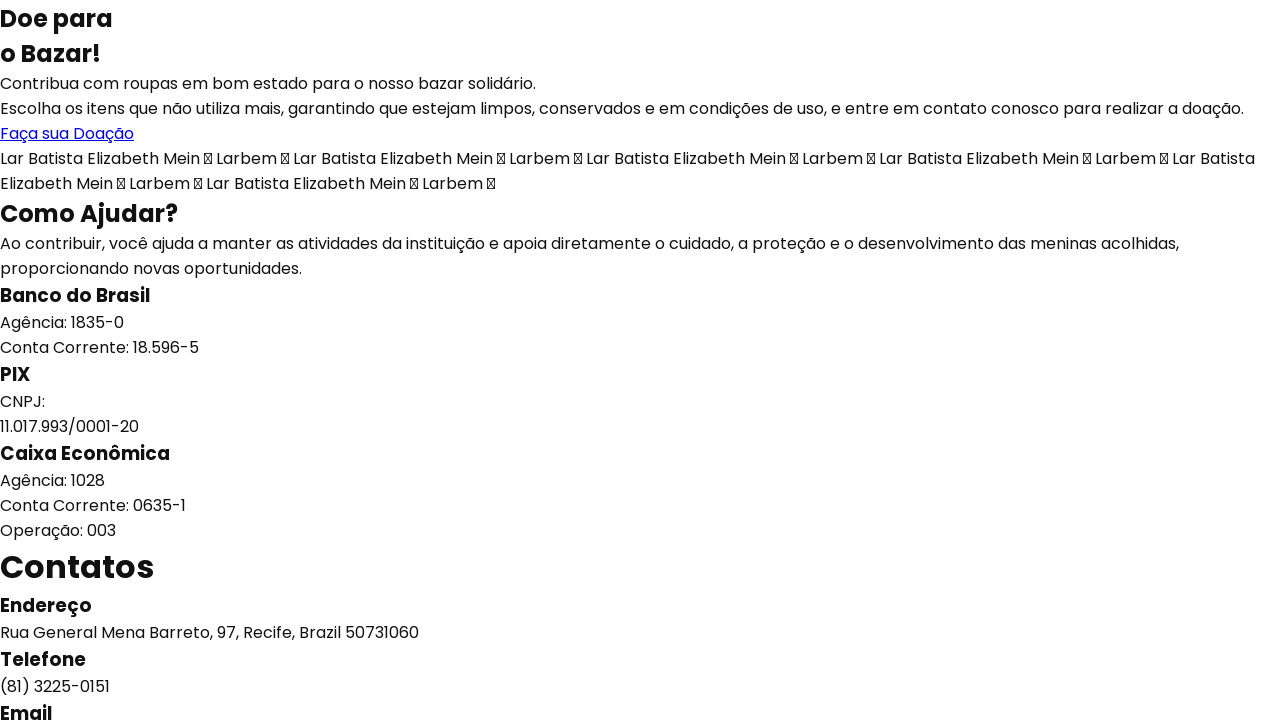
==== commit e0ab7165: "ADD nossos contatos info em edição" ====
--- a/LarBem/Site/index.html
+++ b/LarBem/Site/index.html
@@ -256,6 +256,23 @@
 <!-- ========================================================== SÉTIMA SEÇÃO DO SITE =========================================================== -->
 
 
+<div class="Nossos contatos"  
+  <h1></h1><h1 class="Nossos-Contatos">Contatos </h1>
+  <div class="contatos-grid">
+    <div class="contato-item">
+      <h3>Endereço</h3>
+      <p>Rua General Mena Barreto, 97, Recife, Brazil 50731060</p>
+    </div>
+
+    <div class="contato-item">
+      <h3>Telefone</h3>
+      <p>(81) 3225-0151</p>
+    </div>
+
+    <div class="contato-item">
+      <h3>Email</h3>
+      <p>
+
 
 
 
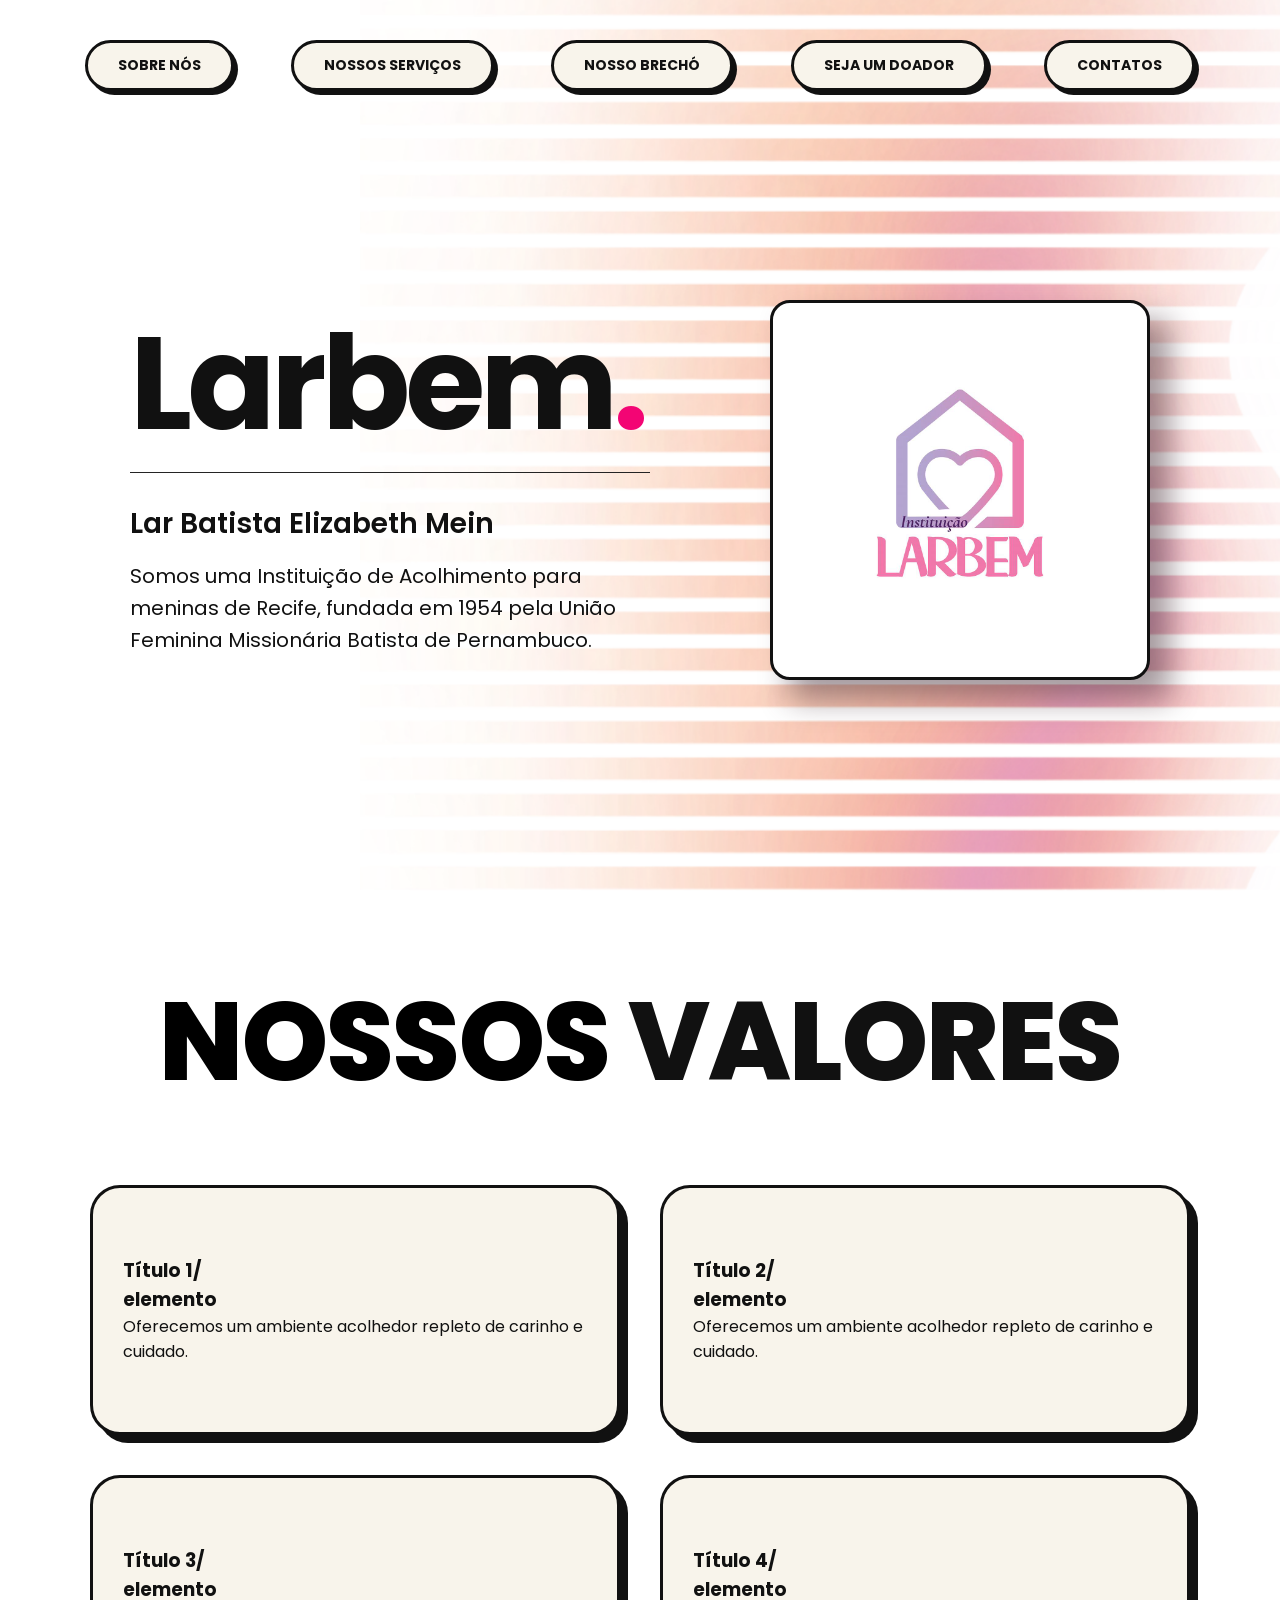
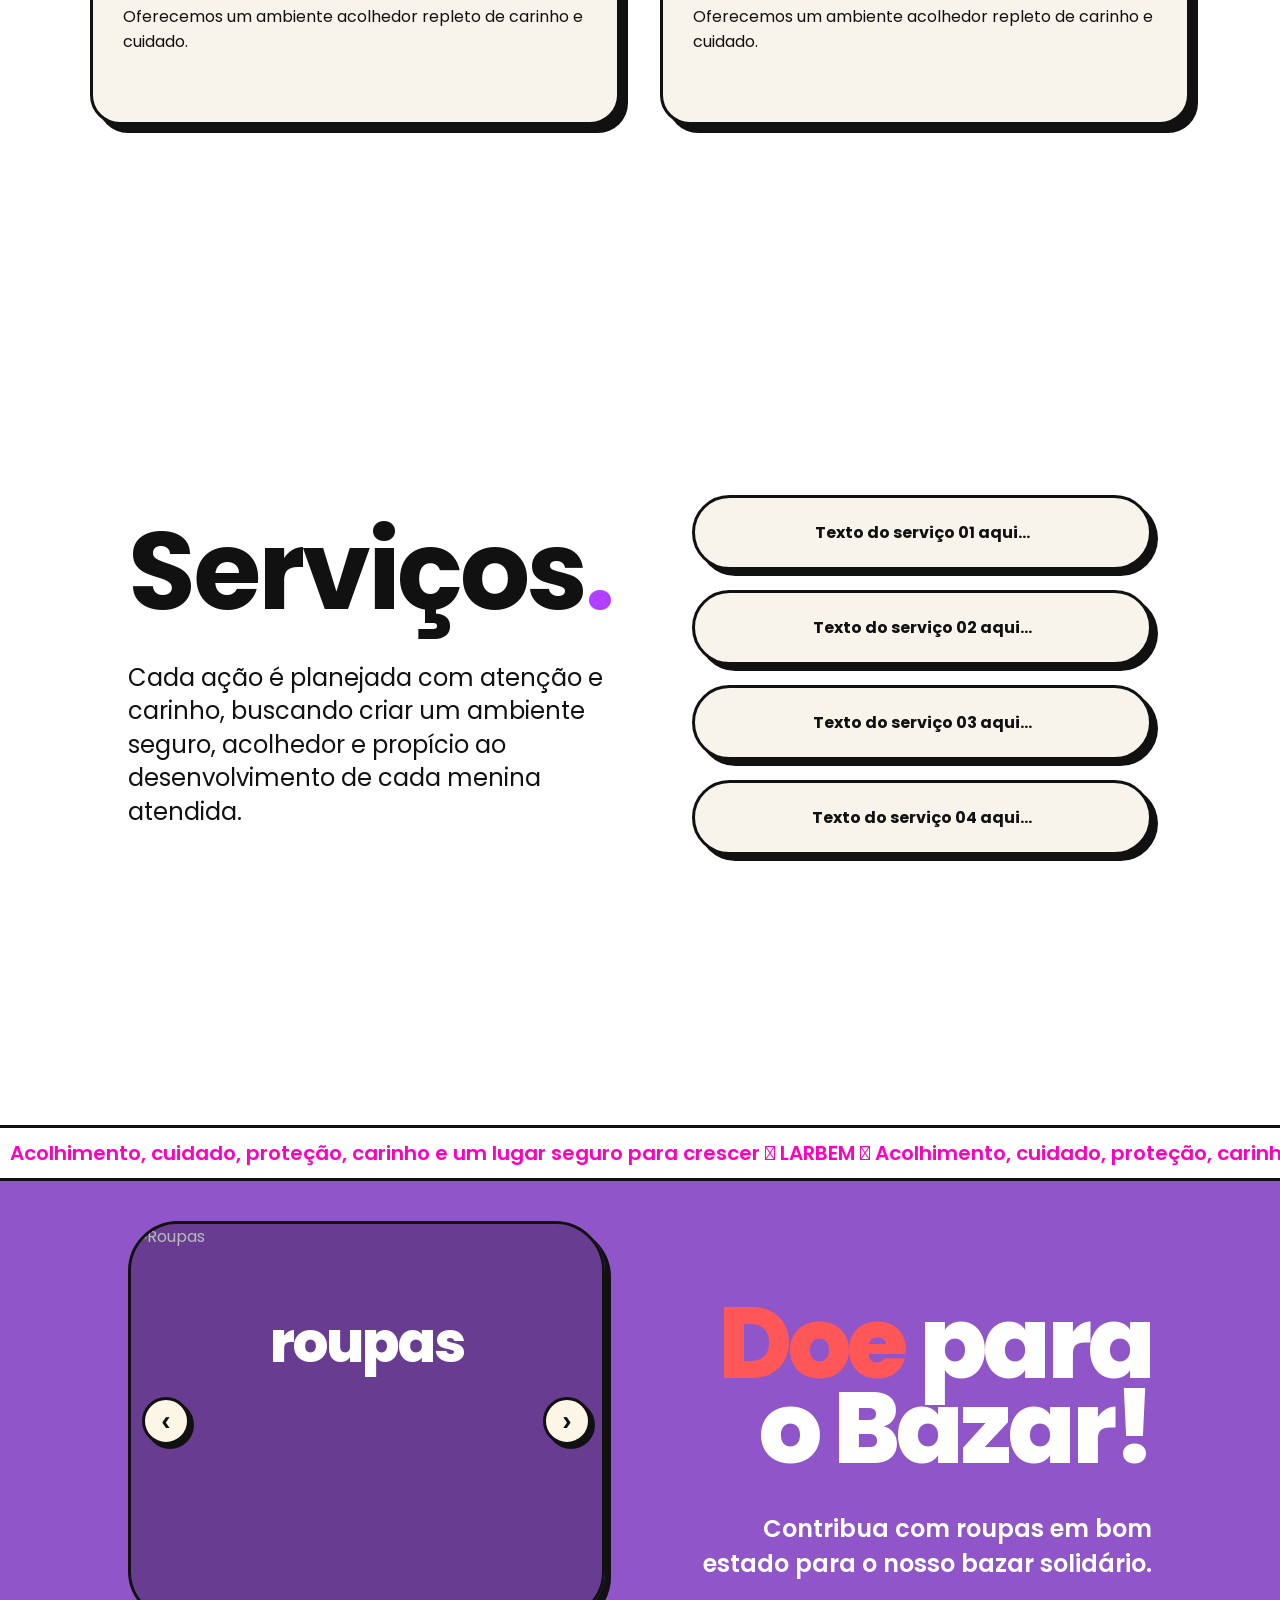
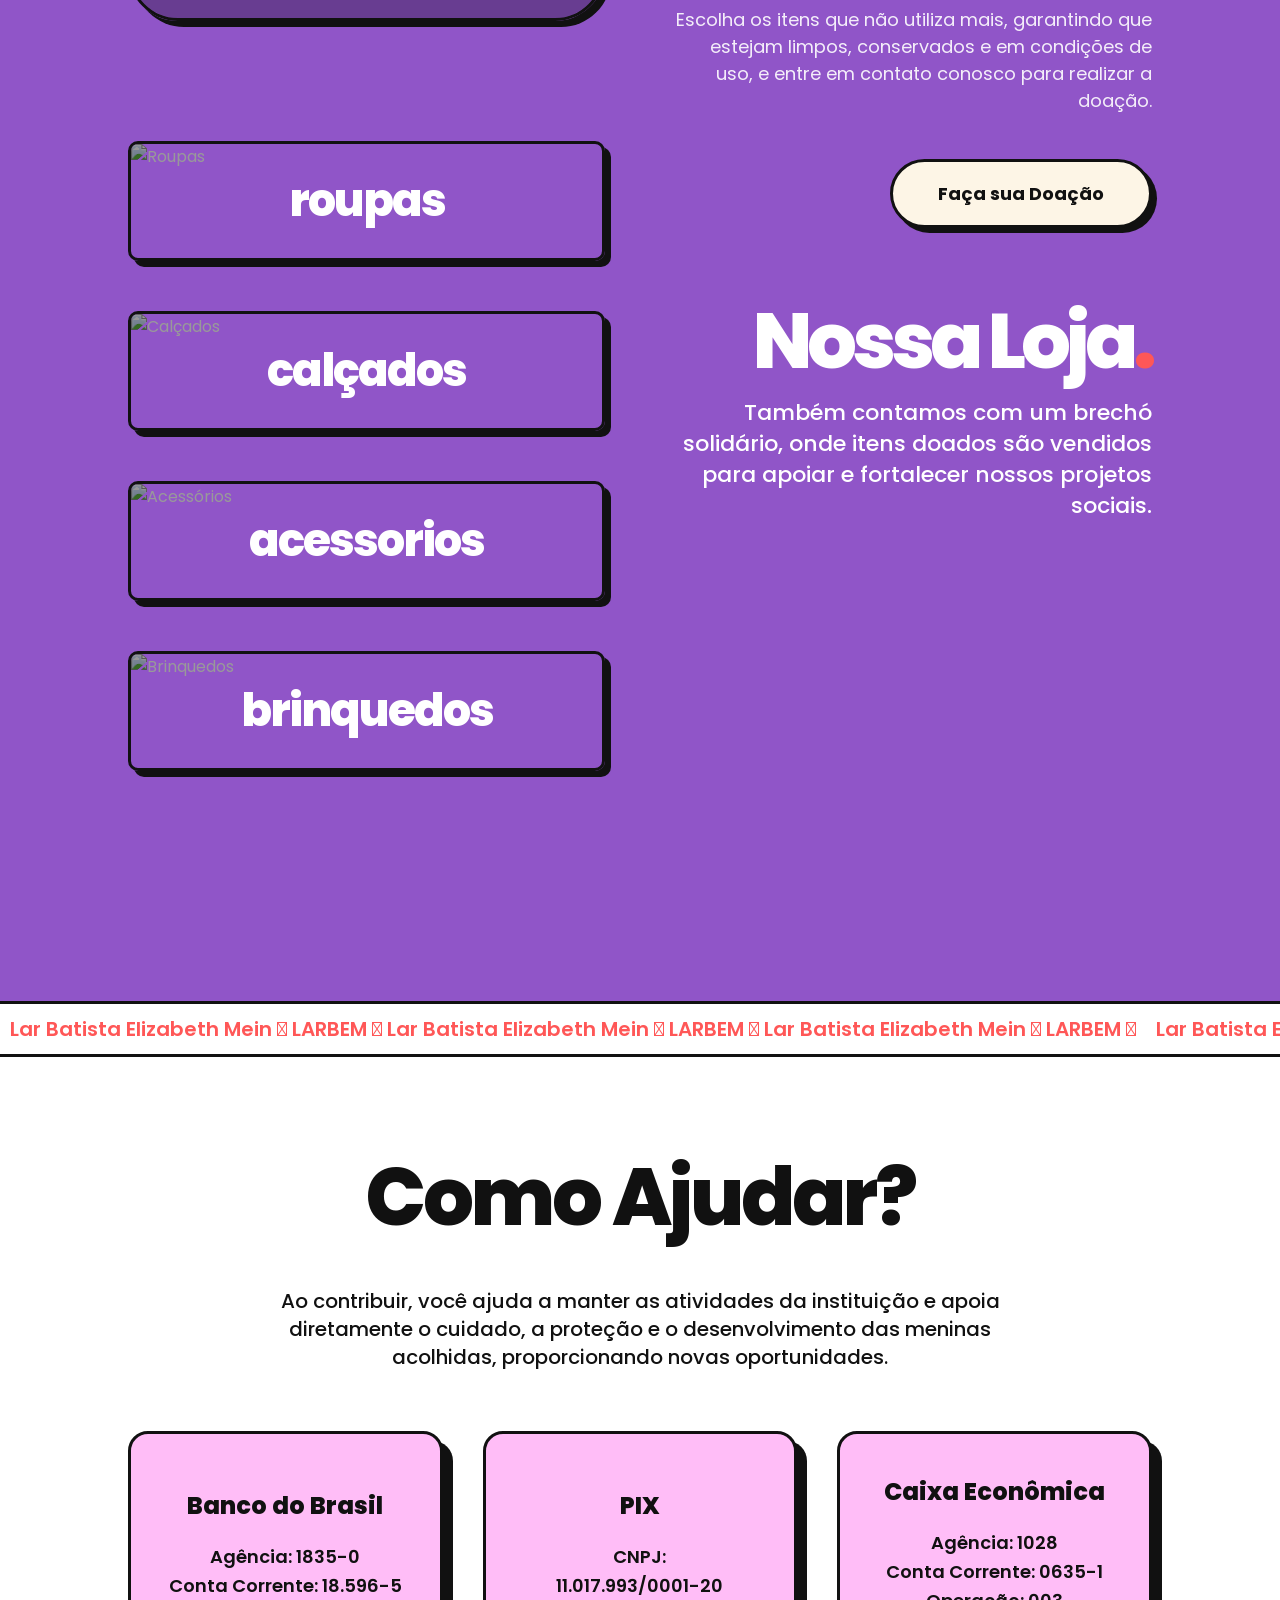
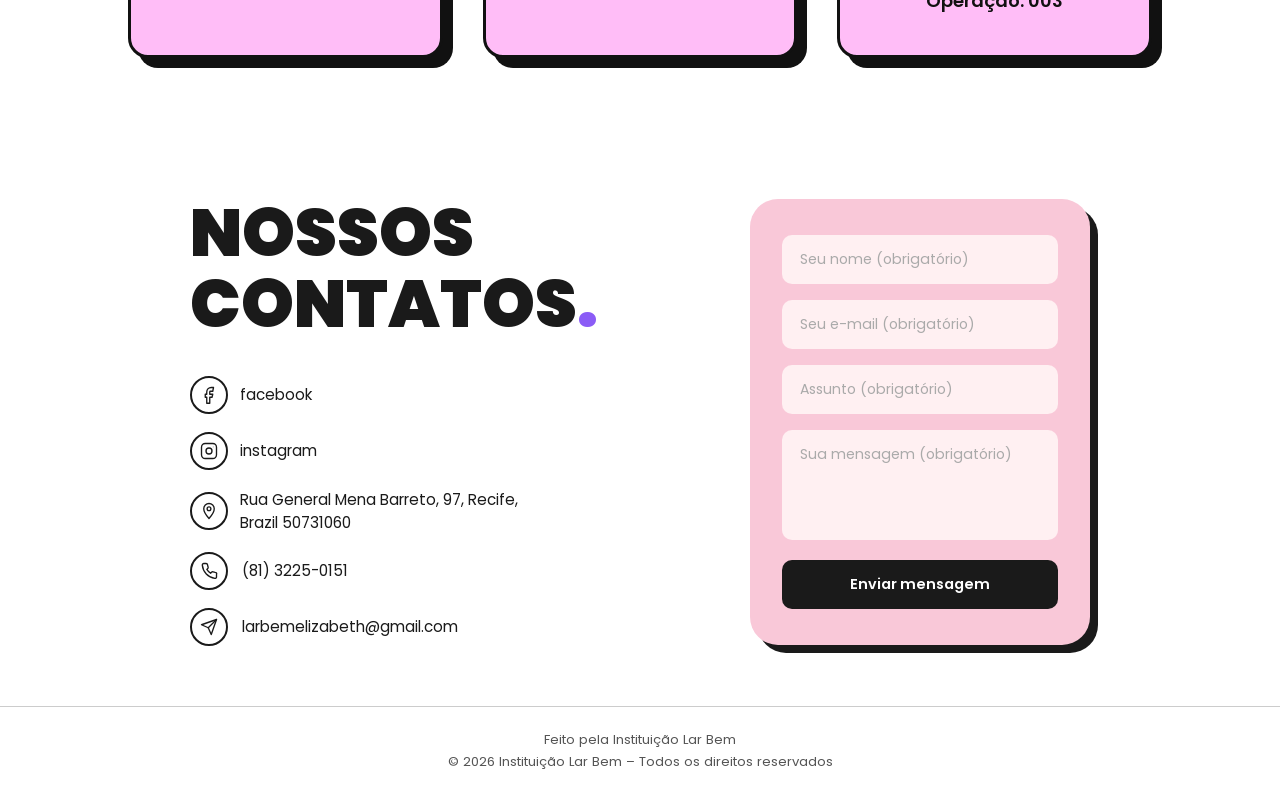
==== commit 79d1bb2f: "edição de design geral do site e + animações e imagens" ====
--- a/LarBem/Site/index.html
+++ b/LarBem/Site/index.html
@@ -9,16 +9,20 @@
   <link rel="preconnect" href="https://fonts.gstatic.com" crossorigin>
   <link href="https://fonts.googleapis.com/css2?family=Poppins:wght@300;400;500;600;700&display=swap" rel="stylesheet">
   <link rel="stylesheet" href="style.css">
-
+  <link rel="stylesheet" href="carousel-fix.css">
 
 </head>
 
-<body>
+</body>
 
 <!-- ======================================= PRIMEIRA PARTE DO SITE = CABEÇALHO E PRIMEIRA SEÇÃO ============================================= -->
 
 
-<header> <!-- ----- CABEÇALHO INICIAL ------------->
+
+
+<main class="container"> <!-- ------ INICIO DA PRIMEIRA SEÇÃO DO SITE  ------- -->
+
+  <header> <!-- ----- CABEÇALHO INICIAL ------------->
   <nav class="nav">
     <a href="#">Sobre Nós</a>
     <a href="#">Nossos Serviços</a>
@@ -28,7 +32,8 @@
   </nav>
 </header> <!-- FIM DA PARTE DO CABEÇALHO INICIAL -->
 
-<main class="container"> <!-- ------ INICIO DA PRIMEIRA SEÇÃO DO SITE  ------- -->
+
+
   <section class="hero-left">
     <h1 class="logo-text">Larbem<span>.</span></h1>
 
@@ -52,13 +57,14 @@
       </div>
     </div>
   </section>
+
 </main>     <!-- ------ FIM DA PRIMEIRA SEÇÃO DO SITE  ------- -->
 
 
 <!-- ======================================================= SEGUNDA SEÇÃO DO SITE =========================================================== -->
 
 <section class="valores-section">
-  <h2 class="valores-titulo"><span>SIMBOLO?</span> VALORES</h2>
+  <h2 class="valores-titulo"><span>NOSSOS</span> VALORES</h2>
 
   <div class="valores-grid"> <!-- ---------- INICIO DA PARTE DOS CARDS COM OS VALORES -------->
 
@@ -66,7 +72,7 @@
     <div class="valor-card">
       <div class="valor-bg"></div>
       <div class="valor-content">
-        <h3>Título/<br>elemento</h3>
+        <h3>Título 1/<br>elemento</h3>
         <p>Oferecemos um ambiente acolhedor repleto de carinho e cuidado.</p>
       </div>
     </div>
@@ -74,7 +80,7 @@
     <div class="valor-card">
       <div class="valor-bg"></div>
       <div class="valor-content">
-        <h3>Título/<br>elemento</h3>
+        <h3>Título 2/<br>elemento</h3>
         <p>Oferecemos um ambiente acolhedor repleto de carinho e cuidado.</p>
       </div>
     </div>
@@ -82,7 +88,7 @@
     <div class="valor-card">
       <div class="valor-bg"></div>
       <div class="valor-content">
-        <h3>Título/<br>elemento</h3>
+        <h3>Título 3/<br>elemento</h3>
         <p>Oferecemos um ambiente acolhedor repleto de carinho e cuidado.</p>
       </div>
     </div>
@@ -90,7 +96,7 @@
     <div class="valor-card">
       <div class="valor-bg"></div>
       <div class="valor-content">
-        <h3>Título/<br>elemento</h3>
+        <h3>Título 4/<br>elemento</h3>
         <p>Oferecemos um ambiente acolhedor repleto de carinho e cuidado.</p>
 
       </div>
@@ -114,26 +120,30 @@
         um ambiente seguro, acolhedor e propício ao desenvolvimento 
         de cada menina atendida.
       </p>
-    </div>
+
+    </div>
+
 
     <!-- Lado Direito: Lista de Cards -->
 
-    <div class="servicos-lista">
-      <div class="servico-item">
-        <p>Texto do serviço 01 aqui...</p>
-      </div>
-    <div class="servico-item">
-        <p>Texto do serviço 02 aqui...</p>
-    </div>
-    <div class="servico-item">
-      <p>Texto do serviço 03 aqui...</p>
-    </div>
-    <div class="servico-item">
-      <p>Texto do serviço 04 aqui...</p>
-    </div>
-    </div>
-
-    
+    <div class="servicos-lista">                         <!-- essa parte do java é pro botao nao executar ação nenhuma... -->
+  <a href="javascript:void(0)" class="servico-item">
+    <p>Texto do serviço 01 aqui...</p>
+  </a>
+
+  <a href="javascript:void(0)" class="servico-item">
+    <p>Texto do serviço 02 aqui...</p>
+  </a>
+
+  <a href="javascript:void(0)" class="servico-item">
+    <p>Texto do serviço 03 aqui...</p>
+  </a>
+
+  <a href="javascript:void(0)" class="servico-item">
+    <p>Texto do serviço 04 aqui...</p>
+  </a>
+</div>
+
 
   </div>
 </section>
@@ -143,24 +153,24 @@
   <!-- FAIXA ANIMADA copiada -->
 <div class="marquee-banner">
   <div class="marquee-content2">
-    <span>Acolhimento, cuidado, proteção, carinho e um lugar seguro para crescer 𖧷 Larbem 𖧷 Acolhimento, cuidado, proteção, carinho e um lugar seguro para crescer 𖧷 Larbem 𖧷</span>
+    <span> Acolhimento, cuidado, proteção, carinho e um lugar seguro para crescer 𖧷 LARBEM 𖧷 Acolhimento, cuidado, proteção, carinho e um lugar seguro para crescer 𖧷 LARBEM 𖧷</span>
     <!-- duplicado para o efeito ser infinito -->
-    <span>Acolhimento, cuidado, proteção, carinho e um lugar seguro para crescer 𖧷 Larbem 𖧷 Acolhimento, cuidado, proteção, carinho e um lugar seguro para crescer 𖧷 Larbem 𖧷</span>
+    <span> Acolhimento, cuidado, proteção, carinho e um lugar seguro para crescer 𖧷 LARBEM 𖧷 Acolhimento, cuidado, proteção, carinho e um lugar seguro para crescer 𖧷 LARBEM 𖧷</span>
   </div>
 </div>
 
   <!-- LADO do TEXTO FIXO // essa parte deixa fixo -->
   <section class="secao-nossa-loja">
-
+  <div class="secao-nossa-loja-inner">
     <div class="bloco-texto">
       <h1>Nossa Loja<span>.</span></h1>
       <p>
-        Também contamos com um brechó solidário, onde itens doados são vendidos 
+        Também contamos com um brechó solidário, onde itens doados são vendidos
         para apoiar e fortalecer nossos projetos sociais.
       </p>
     </div>
-
-  </section>
+  </div>
+</section>
 
 <!-- ========================================================= QUINTA SEÇÃO DO SITE =========================================================== -->
 
@@ -170,27 +180,61 @@
     <!-- LADO ESQUERDO: GRADE DE CATEGORIAS -->
     <div class="categorias-grid">
 
-      <div class="categoria-item">
-        <img src="imagens/roupa.jpg" alt="Roupas">
-        <span>roupas</span>
+<!-- CARROSSEL -->
+
+  <div class="bazar-carousel" data-bazar-carousel>
+    <div class="bazar-carousel-viewport">
+      <div class="bazar-carousel-track" data-bazar-track>
+
+        <div class="bazar-slide">
+          <img src="imagens/roupa.jpg" alt="Roupas">
+          <span>roupas</span>
+        </div>
+
+        <div class="bazar-slide">
+          <img src="imagens/tenis.jpg" alt="Sapatos">
+          <span>sapatos</span>
+        </div>
+
+        <div class="bazar-slide">
+          <img src="imagens/acessorio.jpg" alt="Acessórios">
+          <span>acessorios</span>
+        </div>
+
+        <div class="bazar-slide">
+          <img src="imagens/brinquedo.jpg" alt="Brinquedos">
+          <span>brinquedos</span>
+        </div>
+
       </div>
-
-      <div class="categoria-item">
-        <img src="imagens/tenis.jpg" alt="Calçados">
-        <span>calçados</span>
-      </div>
-
-      <div class="categoria-item">
-        <img src="imagens/acessorio.jpg" alt="Acessórios">
-        <span>acessórios</span>
-      </div>
-
-      <div class="categoria-item">
-        <img src="imagens/brinquedo.jpg" alt="Brinquedos">
-        <span>brinquedos</span>
-      </div>
-      
-    </div>
+    </div>
+
+    <button class="bazar-carousel-btn bazar-carousel-btn-prev" data-bazar-prev>&#8249;</button>
+    <button class="bazar-carousel-btn bazar-carousel-btn-next" data-bazar-next>&#8250;</button>
+  </div>
+
+  <!-- LISTA DE CATEGORIAS -->
+  <div class="categorias-lista">
+    <div class="categoria-item">
+      <img src="imagens/roupa.jpg" alt="Roupas">
+      <span>roupas</span>
+    </div>
+    <div class="categoria-item">
+      <img src="imagens/tenis.jpg" alt="Calçados">
+      <span>calçados</span>
+    </div>
+    <div class="categoria-item">
+      <img src="imagens/acessorio.jpg" alt="Acessórios">
+      <span>acessórios</span>
+    </div>
+    <div class="categoria-item">
+      <img src="imagens/brinquedo.jpg" alt="Brinquedos">
+      <span>brinquedos</span>
+    </div>
+  </div>
+
+</div>
+
 
     <!-- LADO DIREITO: TEXTOS E BOTÃO -->
     <div class="doacao-info">
@@ -204,7 +248,7 @@
         Escolha os itens que não utiliza mais, garantindo que estejam limpos, conservados e em condições de uso, e entre em contato conosco para realizar a doação.
       </p>
 
-      <a href="#" class="btn-doacao">Faça sua Doação</a>
+      <a href="javascript:void(0)" class="btn-doacao">Faça sua Doação</a>
     </div>
 
   </div>
@@ -216,14 +260,14 @@
 <!-- FAIXA ANIMADA (MARQUEE) -->
 <div class="marquee">
   <div class="marquee-content">
-    <span>Lar Batista Elizabeth Mein 𖧷 Larbem 𖧷 Lar Batista Elizabeth Mein 𖧷 Larbem 𖧷 Lar Batista Elizabeth Mein 𖧷 Larbem 𖧷</span>
+    <span> Lar Batista Elizabeth Mein 𖧷 LARBEM 𖧷 Lar Batista Elizabeth Mein 𖧷 LARBEM 𖧷 Lar Batista Elizabeth Mein 𖧷 LARBEM 𖧷</span>
     <!-- duplicado para o efeito ser infinito -->
-    <span>Lar Batista Elizabeth Mein 𖧷 Larbem 𖧷 Lar Batista Elizabeth Mein 𖧷 Larbem 𖧷 Lar Batista Elizabeth Mein 𖧷 Larbem 𖧷</span>
+    <span> Lar Batista Elizabeth Mein 𖧷 LARBEM 𖧷 Lar Batista Elizabeth Mein 𖧷 LARBEM 𖧷 Lar Batista Elizabeth Mein 𖧷 LARBEM 𖧷</span>
   </div>
 </div>
 
 <section class="ajudar-section">
-  <h1 class="ajudar-titulo">Como Ajudar?</h1>
+  <h1 class="ajudar-titulo">Como <span>Ajudar?</span></h1>
   <p class="ajudar-descricao">
     Ao contribuir, você ajuda a manter as atividades da instituição e apoia diretamente o cuidado, a proteção e o desenvolvimento das meninas acolhidas, proporcionando novas oportunidades.
   </p>
@@ -255,27 +299,469 @@
 
 <!-- ========================================================== SÉTIMA SEÇÃO DO SITE =========================================================== -->
 
-
-<div class="Nossos contatos"  
-  <h1></h1><h1 class="Nossos-Contatos">Contatos </h1>
-  <div class="contatos-grid">
-    <div class="contato-item">
-      <h3>Endereço</h3>
-      <p>Rua General Mena Barreto, 97, Recife, Brazil 50731060</p>
-    </div>
-
-    <div class="contato-item">
-      <h3>Telefone</h3>
-      <p>(81) 3225-0151</p>
-    </div>
-
-    <div class="contato-item">
-      <h3>Email</h3>
-      <p>
-
-
-
-
+<!-- Contact section styles -->
+<style>
+    *, *::before, *::after { box-sizing: border-box; margin: 0; padding: 0; }
+
+  
+    
+    .contact-section {
+      /*
+      background-image: url(imagens/fundo9.png);
+      background-repeat: no-repeat;
+      background-size: cover;*/
+
+      flex: 1;
+      display: flex;
+      align-items: center;
+      justify-content: center;
+      padding: 60px 40px;
+      gap: 200px;
+    }
+
+    
+    .contact-info {
+      flex: 0 0 auto;
+      max-width: 360px;
+    }
+
+    .contact-info h1 {
+      font-size: clamp(2.8rem, 6vw, 4.2rem);
+      font-weight: 900;
+      line-height: 1.05;
+      color: #1a1a1a;
+      margin-bottom: 36px;
+    }
+
+    .contact-card {
+      background: #f9c8d8;
+      border-radius: 28px;
+      padding: 36px 32px;
+      width: 340px;
+      box-shadow: 8px 8px 0 #1a1a1a;
+      display: flex;
+      flex-direction: column;
+      gap: 16px;
+    }
+
+    .contact-info h1 span {
+      color: #8b5cf6; 
+    }
+
+    .info-list {
+      list-style: none;
+      display: flex;
+      flex-direction: column;
+      gap: 18px;
+    }
+
+    .info-list li {
+      display: flex;
+      align-items: center;
+      gap: 14px;
+      font-size: 0.95rem;
+      color: #1a1a1a;
+    }
+
+    .info-list .icon {
+      width: 38px;
+      height: 38px;
+      border: 2px solid #1a1a1a;
+      border-radius: 50%;
+      display: flex;
+      align-items: center;
+      justify-content: center;
+      flex-shrink: 0;
+    }
+
+    .info-list .icon svg {
+      width: 18px;
+      height: 18px;
+      stroke: #1a1a1a;
+      fill: none;
+      stroke-width: 1.8;
+      stroke-linecap: round;
+      stroke-linejoin: round;
+    }
+
+    .social-row {
+      display: flex;
+      align-items: center;
+      gap: 10px;
+    }
+
+    .social-row a {
+      color: #1a1a1a;
+      text-decoration: none;
+      font-size: 0.95rem;
+      transition: color .2s;
+    }
+
+    .social-row a:hover { color: #8b5cf6; }
+
+    .sep {
+      color: #999;
+    }
+
+
+    .social-link {
+       display: flex;        
+       align-items: center;  
+       gap: 12px;            
+       color: #1a1a1a;
+       text-decoration: none;        
+       text-decoration: none; 
+    } 
+    .contact-card input,
+    .contact-card textarea {
+      width: 100%;
+      
+      background: #fff0f2;
+      border: none;
+      border-radius: 10px;
+      padding: 14px 18px;
+      font-family: 'Poppins', sans-serif;
+      font-size: 0.88rem;
+      color: #1a1a1a;
+      outline: none;
+      resize: none;
+      transition: box-shadow .2s;
+    }
+
+    .contact-card input::placeholder,
+    .contact-card textarea::placeholder {
+      color: #aaa;
+    }
+
+    .contact-card input:focus,
+    .contact-card textarea:focus {
+      box-shadow: 0 0 0 2px #8b5cf6;
+    }
+
+    .contact-card textarea {
+      height: 110px;
+    }
+
+    .contact-card button {
+      margin-top: 4px;
+      background: #1a1a1a;
+      color: #fff;
+      border: none;
+      border-radius: 10px;
+      padding: 14px;
+      font-family: 'Poppins', sans-serif;
+      font-size: 0.9rem;
+      font-weight: 600;
+      cursor: pointer;
+      transition: background .2s, transform .1s;
+    }
+
+    .contact-card button:hover  { background: #8b5cf6; }
+    .contact-card button:active { transform: scale(.97); }
+
+    
+    .contact-card input.error,
+    .contact-card textarea.error {
+      box-shadow: 0 0 0 2px #e53e3e;
+    }
+
+    .error-msg {
+      font-size: 0.75rem;
+      color: #e53e3e;
+      margin-top: -8px;
+      padding-left: 4px;
+      display: none;
+    }
+
+    
+    #toast {
+      position: fixed;
+      bottom: 32px;
+      left: 50%;
+      transform: translateX(-50%) translateY(20px);
+      background: #1a1a1a;
+      color: #fff;
+      padding: 14px 28px;
+      border-radius: 12px;
+      font-size: 0.88rem;
+      font-weight: 600;
+      opacity: 0;
+      pointer-events: none;
+      transition: opacity .3s, transform .3s;
+      z-index: 999;
+    }
+
+    #toast.show {
+      opacity: 1;
+      transform: translateX(-50%) translateY(0);
+    }
+
+    #toast.success { background: #22c55e; }
+    #toast.error-toast { background: #e53e3e; }
+
+    
+    .btn-inner {
+      display: flex;
+      align-items: center;
+      justify-content: center;
+      gap: 10px;
+    }
+
+    .spinner {
+      width: 16px;
+      height: 16px;
+      border: 2px solid rgba(255,255,255,.4);
+      border-top-color: #fff;
+      border-radius: 50%;
+      animation: spin .7s linear infinite;
+      display: none;
+    }
+
+    @keyframes spin { to { transform: rotate(360deg); } }
+
+
+    /* ── RESPONSIVE ───────────────────────────────── */
+    @media (max-width: 720px) {
+      .contact-section {
+        flex-direction: column;
+        padding: 40px 24px;
+        gap: 40px;
+      }
+      .contact-card { width: 100%; }
+    }
+
+</style>
+
+  <section class="contact-section">
+
+    <!-- LEFT -->
+    <div class="contact-info">
+      <h1>NOSSOS<br>CONTATOS<span>.</span></h1>
+
+      <ul class="info-list">
+
+        <!-- Links rede sociais -->
+        <li>
+  <a href="https://www.facebook.com/larbemoficial/"
+     target="_blank"
+     rel="noopener noreferrer"
+     class="social-link">
+    <div class="icon">
+      <svg viewBox="0 0 24 24" aria-label="Facebook icon">
+        <path d="M18 2h-3a6 6 0 0 0-6 6v3H7v4h2v8h4v-8h3l1-4h-4V8a1 1 0 0 1 1-1h3z"/>
+      </svg>
+    </div>
+    facebook
+  </a>
+</li>
+        <li>
+  <a href="https://www.instagram.com/larbemoficial/"
+     target="_blank"
+     rel="noopener noreferrer"
+     class="social-link">
+
+    <div class="icon">
+      <svg viewBox="0 0 24 24" fill="none" stroke="currentColor"
+           stroke-width="1.8" stroke-linecap="round" stroke-linejoin="round"
+           aria-label="Instagram icon">
+        <rect x="2" y="2" width="20" height="20" rx="5" ry="5"/>
+        <circle cx="12" cy="12" r="4"/>
+        <circle cx="17.5" cy="6.5" r="0.5" fill="currentColor" stroke="none"/>
+      </svg>
+    </div>
+
+    instagram
+
+  </a>
+</li>
+
+        <!-- Endereço -->
+        <li>
+  <a href="https://www.google.com/maps/search/Rua+General+Mena+Barreto,+97,+Recife"
+     target="_blank"
+     rel="noopener noreferrer"
+     class="social-link">
+
+    <div class="icon">
+      <svg viewBox="0 0 24 24">
+        <path d="M12 2C8.13 2 5 5.13 5 9c0 5.25 7 13 7 13s7-7.75 7-13c0-3.87-3.13-7-7-7z"/>
+        <circle cx="12" cy="9" r="2.5"/>
+      </svg>
+    </div>
+
+    Rua General Mena Barreto, 97, Recife, Brazil 50731060
+
+  </a>
+</li>
+
+        <!-- Telefone -->
+        <li>
+          <div class="icon">
+            <!-- phone -->
+            <svg viewBox="0 0 24 24"><path d="M22 16.92v3a2 2 0 0 1-2.18 2A19.86 19.86 0 0 1 3.08 4.18 2 2 0 0 1 5.09 2h3a2 2 0 0 1 2 1.72c.13.96.36 1.9.71 2.81a2 2 0 0 1-.45 2.11L9.09 9.91a16 16 0 0 0 5 5l1.27-1.27a2 2 0 0 1 2.11-.45c.91.35 1.85.58 2.81.71A2 2 0 0 1 22 16.92z"/></svg>
+          </div>
+          <span>(81) 3225-0151</span>
+        </li>
+
+        <!-- Email -->
+        <li>
+          <div class="icon">
+            
+            <svg viewBox="0 0 24 24"><line x1="22" y1="2" x2="11" y2="13"/><polygon points="22 2 15 22 11 13 2 9 22 2"/></svg>
+          </div>
+          <span>larbemelizabeth@gmail.com</span>
+        </li>
+
+      </ul>
+    </div>
+
+    
+    <div class="contact-card">
+      <input id="nome"     type="text"  placeholder="Seu nome (obrigatório)" />
+      <span  class="error-msg" id="erro-nome">Por favor, informe seu nome.</span>
+
+      <input id="email"    type="email" placeholder="Seu e-mail (obrigatório)" />
+      <span  class="error-msg" id="erro-email">Informe um e-mail válido.</span>
+
+      <input id="assunto"  type="text"  placeholder="Assunto (obrigatório)" />
+      <span  class="error-msg" id="erro-assunto">Por favor, informe o assunto.</span>
+
+      <textarea id="mensagem" placeholder="Sua mensagem (obrigatório)"></textarea>
+      <span  class="error-msg" id="erro-mensagem">Por favor, escreva sua mensagem.</span>
+
+      <button id="btn-enviar" type="button">
+        <span class="btn-inner">
+          <span class="spinner" id="spinner"></span>
+          <span id="btn-label">Enviar mensagem</span>
+        </span>
+      </button>
+    </div>
+
+  </section>
+  
+
+  <div class="footer-final">
+    <footer>
+      <p>Feito pela Instituição Lar Bem</p>
+      <p>© 2026 Instituição Lar Bem – Todos os direitos reservados</p>
+    </footer>
+  </div>
+
+
+
+  <div id="toast"></div>
+
+  <script>
+    
+    function showToast(msg, type = 'success') {
+      const t = document.getElementById('toast');
+      t.textContent = msg;
+      t.className = 'show ' + type;
+      setTimeout(() => { t.className = ''; }, 3500);
+    }
+
+    function setError(fieldId, errorId, show) {
+      const field = document.getElementById(fieldId);
+      const msg   = document.getElementById(errorId);
+      if (show) {
+        field.classList.add('error');
+        msg.style.display = 'block';
+      } else {
+        field.classList.remove('error');
+        msg.style.display = 'none';
+      }
+    }
+
+    function isValidEmail(email) {
+      return /^[^\s@]+@[^\s@]+\.[^\s@]+$/.test(email);
+    }
+
+    
+    ['nome', 'email', 'assunto', 'mensagem'].forEach(id => {
+      document.getElementById(id).addEventListener('input', () => {
+        document.getElementById(id).classList.remove('error');
+        document.getElementById('erro-' + id).style.display = 'none';
+      });
+    });
+
+    
+    document.getElementById('btn-enviar').addEventListener('click', async () => {
+      const nome     = document.getElementById('nome').value.trim();
+      const email    = document.getElementById('email').value.trim();
+      const assunto  = document.getElementById('assunto').value.trim();
+      const mensagem = document.getElementById('mensagem').value.trim();
+
+      
+      let hasError = false;
+      setError('nome',     'erro-nome',     !nome);
+      setError('email',    'erro-email',    !isValidEmail(email));
+      setError('assunto',  'erro-assunto',  !assunto);
+      setError('mensagem', 'erro-mensagem', !mensagem);
+
+      if (!nome || !isValidEmail(email) || !assunto || !mensagem) {
+        showToast('Preencha todos os campos corretamente.', 'error-toast');
+        return;
+      }
+
+     
+      const btn     = document.getElementById('btn-enviar');
+      const spinner = document.getElementById('spinner');
+      const label   = document.getElementById('btn-label');
+      btn.disabled      = true;
+      spinner.style.display = 'block';
+      label.textContent = 'Enviando…';
+
+      try {
+        
+        const response = await fetch('https://formspree.io/f/xykbyevp', {
+          method: 'POST',
+          headers: { 'Content-Type': 'application/json', 'Accept': 'application/json' },
+          body: JSON.stringify({ nome, email, assunto, mensagem })
+        });
+
+        if (response.ok) {
+          showToast('✅ Mensagem enviada com sucesso!', 'success');
+          
+          ['nome', 'email', 'assunto', 'mensagem'].forEach(id => {
+            document.getElementById(id).value = '';
+          });
+        } else {
+          throw new Error('Erro na resposta do servidor');
+        }
+      } catch (err) {
+        showToast('❌ Erro ao enviar. Tente novamente.', 'error-toast');
+      } finally {
+        btn.disabled          = false;
+        spinner.style.display = 'none';
+        label.textContent     = 'Enviar mensagem';
+      }
+    });
+  </script>
+  <script src="index.js"></script>
+
+
+  <script>
+  const observerOptions = {
+    threshold: 0.1 // Ativa quando 10% do card aparece
+  };
+
+  const observer = new IntersectionObserver((entries) => {
+    entries.forEach((entry) => {
+      if (entry.isIntersecting) {
+        entry.target.classList.add('aparecer');
+      }
+    });
+  }, observerOptions);
+
+  // Seleciona todos os seus cards de valor
+  document.querySelectorAll('.valor-content').forEach((card) => {
+    observer.observe(card);
+  });
+</script>
+
+
+
+  
 
 </body>
 
--- a/LarBem/Site/style.css
+++ b/LarBem/Site/style.css
@@ -4,72 +4,105 @@
   box-sizing: border-box;
 }
 
+html {
+  width: 100%;
+  height: 100%;
+}
+
 body {
   font-family: "Poppins", sans-serif;
-  background: url('imagens/fundo5.jpg') no-repeat center center fixed; 
-  background-size: cover; /* Faz a imagem cobrir a tela inteira sem esticar errado */
   color: #111;
-}
-
-/* NAV */
+  width: 100%;
+  min-height: 100vh;
+  overflow-x: hidden;
+
+  /* Configurações da Imagem de Fundo */
+  background-image: url("imagens/fundo6.png"); /* Alterado para fundo6 */
+  background-repeat: no-repeat;
+  background-size: cover;
+  background-position: center center;
+  background-attachment: fixed; 
+}
+
+
+
+/* ---------------------------------------------------------------- PRIMEIRA SEÇÃO -------------------------------------------------- */
+
+/* ------------------- CABEÇALHO ------------------- */
+header {
+  position: absolute;
+  top: 0;
+  left: 0;
+  width: 100%;
+  z-index: 10;
+}
 
 .nav {
   width: 100%;             
-  background-color: transparent;
-  padding: 40px 5%;       /* Ajuste do espaço no topo */
+  padding: 40px 5%;       
   display: flex;
   justify-content: space-around; 
   align-items: center;
-  text-transform: uppercase;
-  font-size: 14px;
-  font-weight: 550;        
-  letter-spacing: 1px;
-}
-
+  gap: 15px;
+}
 
 .nav a {
   text-decoration: none;
   color: #111;
+  background-color: #f8f4eb;
+  padding: 12px 30px; 
+  border-radius: 50px;
+  border: 3px solid #111;
+  font-weight: 700;
+  text-transform: uppercase;
+  font-size: 14px;
+  box-shadow: 4px 4px 0px #111; 
+  transition: all 0.2s ease;
   white-space: nowrap;
-  transition: color 0.2s ease; /* 0.2 segundos de suavidade */
 }
 
 .nav a:hover {
-  color: #ff3091;          /* Cor rosa ao passar o mouse */
-}
-
-
-/* MAIN */
+  transform: translate(-3px, -3px);
+  box-shadow: 7px 7px 0px #111;
+  color: #f30574;
+}
+
 .container {
-  max-width: 1400px; /* ocupar a tela */
-  margin: 80px auto;
-  display: flex;
-  justify-content: space-between;
-  padding: 0 60px;
-  gap: 40px; 
-}
-
-
-/* TEXTO */
+
+  
+
+  display: flex;
+  align-items: center;
+  justify-content: center; 
+  min-height: 100vh;
+  width: 100%; /* Garante que ocupa toda a largura */
+  margin: 0;   /* Remove o auto que centraliza */
+  padding: 80px 60px 0 60px;
+  gap: 120px; 
+}
+
+
 .hero-left {
-  flex: 1;
+  flex: 0 1 auto; /* Impede que o texto empurre o card */
+  max-width: 600px; /* Limita a largura do texto para ele não encostar no card */
+}
+
+.logo-text {
+  font-size: 130px;
+  line-height: 0.9;
+  letter-spacing: -5px;
+  margin: 0;
 }
 
 .logo-text span {
   color: #f30574;
 }
 
-.logo-text {
-  font-size: 130px; /* Bem grande kjasjksjksjak */
-  line-height: 0.9;
-  letter-spacing: -5px;
-}
-
 .linha {
-  width: 520px;     /* linha maiorzinha */
-  height: 0.5px;      /* fininha */
+  width: 520px;
+  height: 1px;
   background: #242424;
-  margin: 40px 0;   /* respiro */
+  margin: 30px 0;
 }
 
 .titulo {
@@ -79,29 +112,22 @@
 }
 
 .descricao {
-  max-width: 4500px;
+  max-width: 500px; /* Mantém o parágrafo em um bloco legível */
   font-size: 20px;
   line-height: 1.6;
 }
 
-
-/* CARD */
+/* CARD COM ANIMAÇÃO */
 .hero-right {
-  flex: 1;
-  display: flex;
-  justify-content: center;
-}
-
-/* CARD */
+    flex: 0 0 auto; 
+}
 
 .card {
   position: relative;
   width: 380px; 
   height: 380px;
-  flex-shrink: 0;
   animation: flutuar 3s ease-in-out infinite; 
 }
-
 
 .card-bg {
   position: absolute;
@@ -110,57 +136,40 @@
   width: 100%;
   height: 100%;
   background: #4b333c;
-  filter: blur(15px); /*EMBAÇADO */
-  opacity: 0.7;        /* Deixa a sombra um pouco mais suave/transparente */
-  z-index: -1;        /* Garante que fique atrás do card branco */
-}
-
+  filter: blur(15px);
+  opacity: 0.5;
+  z-index: -1;
+}
 
 .card-content {
-  border-radius: 20px 20px 20px 20PX; /*colocando um arredondamento suave*/
-  position: relative;
+  border-radius: 20px;
   width: 100%;
   height: 100%;
   background: #fff;
-  border: 3px solid #111; /* Borda um pouco mais grossa */
+  border: 3px solid #111;
   display: flex;
   align-items: center;
   justify-content: center;
-  padding: 40px; /* Mais espaço interno para o logo respirar */
-}
-
+  padding: 40px;
+}
 
 .card-content img {
   max-width: 100%;
-  width: 650px;
   height: auto;
 }
 
-
-/* Define o movimento de subir e descer */
 @keyframes flutuar {
-  0% {
-    transform: translateY(0); /* Posição inicial */
-  }
-  50% {
-    transform: translateY(-20px); /* Sobe 20 pixels */
-  }
-  100% {
-    transform: translateY(0); /* Volta ao início */
-  }
-}
-
-/* -------------------------------------------------------------------- SEÇÃO VALORES (SEGUNDA SEÇÃO) ---------------------------------- */
-
-.valores-titulo span {
-  color: #af40ff;
-}
+  0%, 100% { transform: translateY(0); }
+  50% { transform: translateY(-20px); }
+}
+
+
+
+/* ---------------------------------------------------- SEÇÃO VALORES (SEGUNDA SEÇÃO) -------------------------------------------- */
 
 .valores-section {
   width: 100%;
-  padding: 100px 60px;
-  /* Degradê suave de fundo igual à imagem */
-  background: linear-gradient(to bottom, transparent, #ff98ec, #e5bdff);
+  padding: 60px 60px 100px 60px; /* Reduz o padding do topo de 100 para 60 */
   display: flex;
   flex-direction: column;
   align-items: center;
@@ -173,81 +182,78 @@
   margin-bottom: 60px;
   width: 100%;
   max-width: 1100px;
-}
-
-/* GRID DOS CARDS */
+  text-align: center;
+}
+
+.valores-titulo span {
+  color: #000000;
+}
+
 .valores-grid {
   display: grid;
-  grid-template-columns: repeat(2, 1fr); /* 2 colunas */
-  gap: 60px 40px; /* Espaço entre os cards */
+  grid-template-columns: repeat(2, 1fr);
+  gap: 40px;
   max-width: 1100px;
   width: 100%;
 }
 
-/* ESTILO DOS MINI CARDS */
-.valor-card {
-  transition: transform 0.3s ease, box-shadow 0.3s ease;
-  position: relative;
-  width: 100%;
-  height: 250px;
-}
-.valor-card:hover{
-  transform: translateY(-10px); /* Eleva o elemento em 10px */
-  box-shadow: 0 10px 20px rgba(0,0,0,0.2); /* Adiciona sombra para efeito 3D */
-}
-
-.valor-bg {
-  border-radius: 20px 20px 20px 20PX;
-  position: absolute;
-  top: 15px;
-  left: 15px;
-  width: 100%;
-  height: 100%;
-  background: #4b333c; /* Rosa sólido da sombra */
-
-  filter: blur(15px); /*EMBAÇADO */
-  opacity: 0.7;        /* Deixa a sombra um pouco mais suave/transparente */
-  z-index: -1;        /* Garante que fique atrás do card branco */
-
-  border: 2px solid #111;
-  z-index: 1;
-}
-
 .valor-content {
-  border-radius: 20px 20px 20px 20PX;
-  position: relative;
-  width: 100%;
-  height: 100%;
-  background: #fdf5e6; /* Cor bege clarinha do card */
+  border-radius: 30px;
+  background: #f8f4eb;
   border: 3px solid #111;
   padding: 30px;
-  z-index: 2;
+  height: 250px;
   display: flex;
   flex-direction: column;
-  justify-content: space-between;
-}
-
-.valor-content h3 {
-  font-size: 24px;
-  text-align: right; /* Alinhado à direita como na imagem */
-  line-height: 1.1;
-}
-
-.valor-content p {
-  font-size: 18px;
-  line-height: 1.4;
-  max-width: 250px;
-}
-
-
-
-/* -------------------------------------------------------------------- SEÇÃO SERVIÇOS (TERCEIRA SEÇÃO) ------------------------------- */
+  justify-content: center;
+  box-shadow: 8px 8px 0px #111; 
+  
+  opacity: 0;
+  transform: translateY(50px);
+  
+  transition: transform 0.4s ease, box-shadow 0.3s ease, opacity 0.8s ease-out;
+}
+
+.valor-content.aparecer {
+  opacity: 1;
+  transform: translateY(0);
+}
+
+.valor-card:nth-child(1) .valor-content.aparecer { transition-delay: 0.1s; }
+.valor-card:nth-child(2) .valor-content.aparecer { transition-delay: 0.3s; }
+.valor-card:nth-child(3) .valor-content.aparecer { transition-delay: 0.5s; }
+.valor-card:nth-child(4) .valor-content.aparecer { transition-delay: 0.7s; }
+
+.valor-card:hover .valor-content.aparecer {
+  transform: translate(-6px, -6px);
+  box-shadow: 14px 14px 0px #111;
+  /* Removemos o delay no hover para ser instantâneo */
+  transition-delay: 0s !important; 
+}
+
+.valores-grid .valor-card:nth-child(2) .valor-content {
+  transition-delay: 0.2s;
+}
+.valores-grid .valor-card:nth-child(3) .valor-content {
+  transition-delay: 0.4s;
+}
+
+
+
+.valor-card:hover .valor-content {
+  transform: translate(-4px, -4px);
+  box-shadow: 12px 12px 0px #111;
+}
+
+
+/* -------------------------------------------------------------------- SEÇÃO SERVIÇOS (TERCEIRA SEÇÃO) ---------------------------------------- */
 
 /* Container Principal da Seção */
 .servicos-section {
   width: 100%;
   min-height: 100vh;
-  background-color: #e5bdff;
+  
+  
   display: flex;
   align-items: center;
   justify-content: center;
@@ -294,102 +300,380 @@
   flex: 1;
   display: flex;
   flex-direction: column;
-  gap: 20px; /* Espaçamento entre os cards bege */
-}
-
-.servico-item{
-  background-color: #FDF5E6;
-  height: 90px;
-  width: 100%;
-  border-radius: 25px;
+  gap: 20px; /* Espaçamento entre os cards cor behe */
+}
+
+.servico-item {
+  background-color: #f8f4eb;
+  height: 75px; 
+  width: 100%;
+  border-radius: 50px;
   border: 3px solid #111;
   display: flex;
   align-items: center;
   justify-content: center;
-  padding: 0 20px;
-  transition: transform 0.2s ease;
-
-  /*sombra leve*/
-  box-shadow: 0 8px 20px rgba(0,0,0,0.1);
+  padding: 0 40px;
+  
+  /* Remove o sublinhado do link */
+  text-decoration: none; 
+  /*Garante que o link preencha o espaço */
+  display: flex; 
+
+  box-shadow: 6px 6px 0px #111; 
   transition: all 0.2s ease;
-
-
-}
-
-/* Efeito de interação simples */
+  cursor: pointer;
+}
+
+
+.servico-item:hover p {
+  color: #fff;
+  transition: color 0.2s ease;
+}
+
 .servico-item:hover {
-  transform: translate(-8px) scale(1.02); /*"pulo"maior */
-  transform: translateY(-4px);
-  box-shadow: 0 12px 25px rgba(0, 0, 0, 0.1);
-   background-color: #AF40FF;
-
-}
-
-.servico-item p{
-  font-size: 15px; /*tamanjo dos textos dos cards aqui*/
-  font-weight: 500;
+  transform: translate(-3px, -3px);
+  box-shadow: 9px 9px 0px #111;
+  background-color: #ff5757;
+}
+
+.servico-item p {
+  font-size: 16px; 
+  font-weight: 700; 
   color: #111;
   text-align: center;
-}
-
-/* --- RESPONSIVIDADE (Ajuste para celular) --- */
-@media (max-width: 900px) {
-  .servicos-container {
-    flex-direction: column;
-    text-align: center;
-    gap: 40px;
-  }
-  
-  .servicos-titulo {
-    font-size: 70px;
-  }
-  
-  .servicos-descricao {
-    margin: 0 auto;
-  }
-}
-
-/*----------------------------------------------------------------------- QUARTA SEÇÃO EM BREVE AQUI.... ---------------------------------------*/
-
-.banner{
-  width: 100%;
-  height: 250px; /*altura do cabeçalho*/
-  background-image: url(imagens/Team\ spirit-bro.png);
-  background-size: cover; /*serve para cobrir toda a área*/
-  background-position: center;
-  background-repeat: no-repeat;
-
-}
+  margin: 0; /*evitar deslocamentos do texto */
+}
+
+.servico-item:active {
+  transform: translate(3px, 3px); /* Ele "desce" na direção da sombra */
+  box-shadow: 2px 2px 0px #111;   /* A sombra diminui */
+}
+
+
+
+
+/*----------------------------------------------------------------------- QUARTA SEÇÃO ----------------------------------------------------------*/
+/* FAIXA ANIMADA */
+.marquee-banner {
+  width: 100%;
+  background-color: #fff; 
+  border-top: 3px solid #111;
+  border-bottom: 3px solid #111;
+  overflow: hidden; /* Esconde o que sai da tela */
+  padding: 10px 0;
+  display: flex;
+}
+
+.marquee-content2 {
+  display: flex;
+  white-space: nowrap;
+  animation: girar-faixa 35s linear infinite; /* Velocidade da animação */
+}
+
+.marquee-content2 span {
+  font-size: 20px;
+  font-weight: 600;
+  color: #ff00bf; 
+  padding: 0 10px;
+}
+
+@keyframes girar-faixa {
+  from { transform: translateX(0); }
+  to { transform: translateX(-50%); } /* Move metade, faz parecr infinito */
+}
+
 
 .secao-nossa-loja {
-  background-color: #ff4eb8; 
-  display: flex;
-  justify-content: flex-end; 
-  align-items: center;       
+  background-color: #9055c8;
   padding: 80px 10%;
   min-height: 450px;
+  display: flex;
+  align-items: center;
+  justify-content: flex-end;
+}
+
+/* container interno igual ao .doacao-container */
+.secao-nossa-loja-inner {
+  max-width: 1300px;
+  width: 100%;
+  margin: 0 auto;
+  display: flex;
+  justify-content: flex-end;
 }
 
 .bloco-texto {
-  max-width: 450px;         
-  text-align: right;          
+  max-width: 450px;
+  text-align: right;
+  color: white;
 }
 
 .bloco-texto h1 {
-  font-size: 110px;          
+  font-size: clamp(52px, 8vw, 110px); /* se adapta igual ao resto */
   font-weight: 800;
-  line-height: 0.85;         
-  letter-spacing: -5px;      
+  line-height: 0.85;
+  letter-spacing: -5px;
   margin-bottom: 30px;
 }
 
 .bloco-texto p {
-  font-size: 22px;           
+  font-size: clamp(16px, 1.5vw, 22px); /* idem */
   line-height: 1.4;
   font-weight: 500;
 }
 
-.bloco-texto span{
-  color: #5d00ff;
-}
-
+.bloco-texto span {
+  color: #ff5757;
+}
+
+/* PARTE DO CARROSSEL E DO CARD DOS 'PRODUTOS' vazio por enquanto */
+
+
+/* PARTE DA DOAÇÃO PARA O BAZAR */
+
+/* ------------------------------------------------------------------- 'QUINTA SEÇÃO'   SEÇÃO DOAÇÃO ------------------------------ */
+
+.doacao-section {
+  background-color: #9055C8; 
+  padding: 120px 10%; 
+  color: #fff;
+}
+
+.doacao-container {
+  display: flex;
+  max-width: 1300px; /*+ largo para alinhar com o topo */
+  margin: 0 auto;
+  gap: 100px; /* espaço entre as imagens e o texto */
+  align-items: center;
+}
+
+/*    L A D O               E S Q U E R D O */
+.categorias-grid {
+  flex: 1;
+  display: flex;
+  flex-direction: column;
+  gap: 25px; /* espaço entre cada card de imagem */
+}
+
+.categoria-item {
+  position: relative;
+  width: 100%;
+  height: 120px; 
+  border-radius: 10px;
+  overflow: hidden;
+  border: 3px solid #111;
+  box-shadow: 6px 6px 0px #111; /* aombra sólida */
+}
+
+.categoria-item img {
+  width: 100%;
+  height: 100%;
+  object-fit: cover;
+  filter: brightness(0.6);
+}
+
+.categoria-item span {
+  position: absolute;
+  top: 50%;
+  left: 50%;
+  transform: translate(-50%, -50%);
+  font-size: 45px;
+  font-weight: 800;
+  text-transform: lowercase;
+  letter-spacing: -2px;
+}
+
+/* LADO DIREITO */
+.doacao-info {
+  flex: 1;
+  text-align: right; 
+}
+
+.doacao-titulo {
+  font-size: 100px; /* Tamanho impacto */
+  line-height: 0.85;
+  font-weight: 800;
+  margin-bottom: 40px;
+  letter-spacing: -4px;
+}
+
+.doacao-titulo span {
+  color: #ff5757; 
+}
+
+.doacao-subtitulo {
+  font-size: 24px;
+  font-weight: 600;
+  margin-bottom: 25px;
+  max-width: 500px;
+  margin-left: auto; /* Mantém alinhado à direita */
+}
+
+.doacao-texto {
+  font-size: 18px;
+  line-height: 1.5;
+  margin-bottom: 45px;
+  max-width: 480px;
+  margin-left: auto;
+  opacity: 0.9;
+}
+
+.btn-doacao {
+  display: inline-block;
+  background-color: #fdf5e6; /* Bege para destacar do roxo */
+  color: #111;
+  text-decoration: none;
+  padding: 18px 45px;
+  border-radius: 50px;
+  font-weight: 700;
+  font-size: 18px;
+  border: 3px solid #111;
+  box-shadow: 5px 5px 0px #111;
+  transition: all 0.2s ease;
+}
+
+.btn-doacao:hover {
+  transform: scale(1.05);
+  background-color: #ff5757;
+  color: #fff;
+}
+
+/* Efeito de clique (o botão "afunda") */
+.btn-doacao:active {
+  transform: translate(3px, 3px) scale(1.02); /* Desce em direção à sombra */
+  box-shadow: 2px 2px 0px #111;              /* A sombra diminui */
+  transition: all 0.1s;                      
+}
+
+
+/*----------------------------------------------------------------------- SEXTA SEÇÃO ---------------------------------------------------------*/
+
+
+/* FAIXA ANIMADA */
+.marquee {
+  width: 100%;
+
+  background-color: #fff; 
+  border-top: 3px solid #111;
+  border-bottom: 3px solid #111;
+  
+  overflow: hidden; /* Esconde o que sai da tela */
+  padding: 10px 0;
+  display: flex;
+}
+.marquee-content {
+  display: flex;
+  white-space: nowrap;
+  animation: girar-faixa 35s linear infinite; /* Velocidade da animação */
+}
+.marquee-content span {
+  font-size: 20px;
+  font-weight: 600;
+  color: #ff5757; 
+  padding: 0 10px;
+}
+@keyframes girar-faixa {
+  from { transform: translateX(0); }
+  to { transform: translateX(-50%); } /* Move metade, faz parecr infinito */
+}
+
+/* CONTEÚDO DA SEÇÃO */
+.ajudar-section {
+  padding: 80px 10%;
+  text-align: center;
+  /*
+  background-image: url(imagens/fundo4.png);
+  background-repeat: no-repeat;
+  background-size: cover; */
+}
+
+.ajudar-titulo {
+  font-size: 80px;
+  font-weight: 800;
+  margin-bottom: 30px;
+  letter-spacing: -3px;
+}
+
+.ajudar-titulo span{
+  transition: color 0.3s ease;
+}
+
+.ajudar-titulo span:hover {
+  color: #c300ff;
+}
+
+
+.ajudar-descricao {
+  max-width: 800px;
+  margin: 0 auto 60px;
+  font-size: 20px;
+  line-height: 1.4;
+  font-weight: 500;
+}
+
+/* GRID DE CARDS PIX/BANCO */
+.ajudar-grid {
+  display: grid;
+  grid-template-columns: repeat(3, 1fr);
+  gap: 40px;
+  max-width: 1200px;
+  margin: 0 auto;
+}
+
+.ajudar-card {
+  background-color: #ffbdf7; 
+  border: 3px solid #111;
+  border-radius: 20px;
+  padding: 40px 20px;
+  box-shadow: 10px 10px 0px #111; 
+  min-height: 220px;
+  display: flex;
+  flex-direction: column;
+  justify-content: center;
+  transition: transform 0.2s ease;
+}
+
+.ajudar-card:hover {
+  transform: scale(1.03);
+}
+
+.ajudar-card h3 {
+  font-size: 24px;
+  margin-bottom: 20px;
+  font-weight: 800;
+}
+
+.ajudar-card p {
+  font-size: 18px;
+  font-weight: 600;
+  line-height: 1.6;
+}
+
+@media (max-width: 900px) {
+  .ajudar-grid {
+    grid-template-columns: 1fr;
+  }
+  .ajudar-titulo {
+    font-size: 50px;
+  }
+}
+
+
+/*----------------------------------------------------------------------- SÉTIMA SEÇÃO ---------------------------------------------------------*/
+
+
+
+
+
+/* FOOTER  */
+footer {
+  border-top: 1px solid #ccc;
+  padding: 22px 40px;
+  text-align: center;
+  font-size: 0.82rem;
+  color: #555;
+  line-height: 1.7;
+  
+  background: #fff;
+  background-size: auto;
+  background-repeat: repeat;
+}
--- a/LarBem/Site/carousel-fix.css
+++ b/LarBem/Site/carousel-fix.css
@@ -0,0 +1,202 @@
+.doacao-container {
+  display: relative;
+  align-items: flex-start;
+  justify-content: space-between;
+  gap: 80px;
+}
+
+.categorias-grid {
+  margin-top: 30px;
+  transform: translateY(-110px);
+  flex: 1;
+}
+
+.doacao-info {
+  margin-left: -10px;
+}
+
+.bazar-carousel {
+  position: relative;
+  width: 100%;
+  height: 400px;
+  margin-bottom: 25px;
+}
+
+.bazar-carousel-viewport {
+  width: 100%;
+  height: 100%;
+  overflow: hidden;
+  border-radius: 50px;
+  border: 3px solid #111;
+  box-shadow: 6px 6px 0 #111;
+}
+
+.bazar-carousel-track {
+  display: flex;
+  height: 100%;
+  transition: transform 0.45s ease;
+}
+
+.bazar-slide {
+  position: relative;
+  min-width: 100%;
+  height: 100%;
+  overflow: hidden;
+  flex-shrink: 0;
+}
+
+.bazar-slide::before {
+  content: "";
+  position: absolute;
+  inset: 0;
+  background: rgba(0, 0, 0, 0.28);
+}
+
+.bazar-slide img {
+  width: 100%;
+  height: 100%;
+  object-fit: cover;
+  display: block;
+}
+
+.bazar-slide span {
+  position: absolute;
+  top: 30%;
+  left: 50%;
+  transform: translate(-50%, -50%);
+  width: calc(100% - 40px);
+  color: #fff;
+  text-align: center;
+  text-transform: lowercase;
+  font-size: 56px;
+  font-weight: 800;
+  letter-spacing: -2px;
+  z-index: 1;
+}
+
+.bazar-carousel-btn {
+  position: absolute;
+  top: 50%;
+  transform: translateY(-50%);
+  width: 48px;
+  height: 48px;
+  border: 3px solid #111;
+  border-radius: 50%;
+  background: #fdf5e6;
+  color: #111;
+  font-size: 28px;
+  font-weight: 700;
+  line-height: 1;
+  cursor: pointer;
+  z-index: 2;
+  box-shadow: 4px 4px 0 #111;
+  transition: transform 0.2s ease, background-color 0.2s ease, color 0.2s ease;
+}
+
+.bazar-carousel-btn:hover {
+  background-color: #ff5757;
+  color: #fff;
+}
+
+.bazar-carousel-btn:active {
+  transform: translateY(calc(-50% + 3px));
+  box-shadow: 2px 2px 0 #111;
+}
+
+.bazar-carousel-btn-prev {
+  left: 14px;
+}
+
+.bazar-carousel-btn-next {
+  right: 14px;
+}
+
+.categorias-lista {
+  display: flex;
+  flex-direction: column;
+  gap: 50px;
+  margin-top: 70px;
+}
+
+.secao-nossa-loja {
+  display: none;
+}
+
+.bloco-texto-loja-inline {
+  max-width: 480px;
+  margin-top: 80px;
+  margin-left: auto;
+  text-align: right;
+}
+
+.bloco-texto-loja-inline h1 {
+  font-size: 78px;
+  margin-bottom: 24px;
+}
+
+.bloco-texto-loja-inline p {
+  font-size: 22px;
+  line-height: 1.4;
+}
+
+@media (max-width: 1100px) {
+  .doacao-container {
+    gap: 30px !important;
+  }
+
+  .categorias-grid {
+    transform: translateY(-70px);
+  }
+
+  .bazar-carousel {
+    height: 190px;
+  }
+
+  .bazar-slide span {
+    font-size: 46px;
+  }
+
+  .bloco-texto-loja-inline h1 {
+    font-size: 64px;
+  }
+}
+
+@media (max-width: 900px) {
+  .categorias-grid {
+    transform: none;
+  }
+
+  .doacao-info {
+    margin-left: 0;
+  }
+
+  .bloco-texto-loja-inline {
+    margin-top: 60px;
+    margin-right: auto;
+    text-align: center;
+  }
+
+  .bazar-carousel {
+    height: 210px;
+  }
+}
+
+@media (max-width: 600px) {
+  .bazar-carousel {
+    height: 170px;
+  }
+
+  .bazar-slide span {
+    font-size: 34px;
+  }
+
+  .bloco-texto-loja-inline h1 {
+    font-size: 52px;
+  }
+
+  .bazar-carousel-btn {
+    width: 42px;
+    height: 42px;
+    font-size: 24px;
+  }
+}
